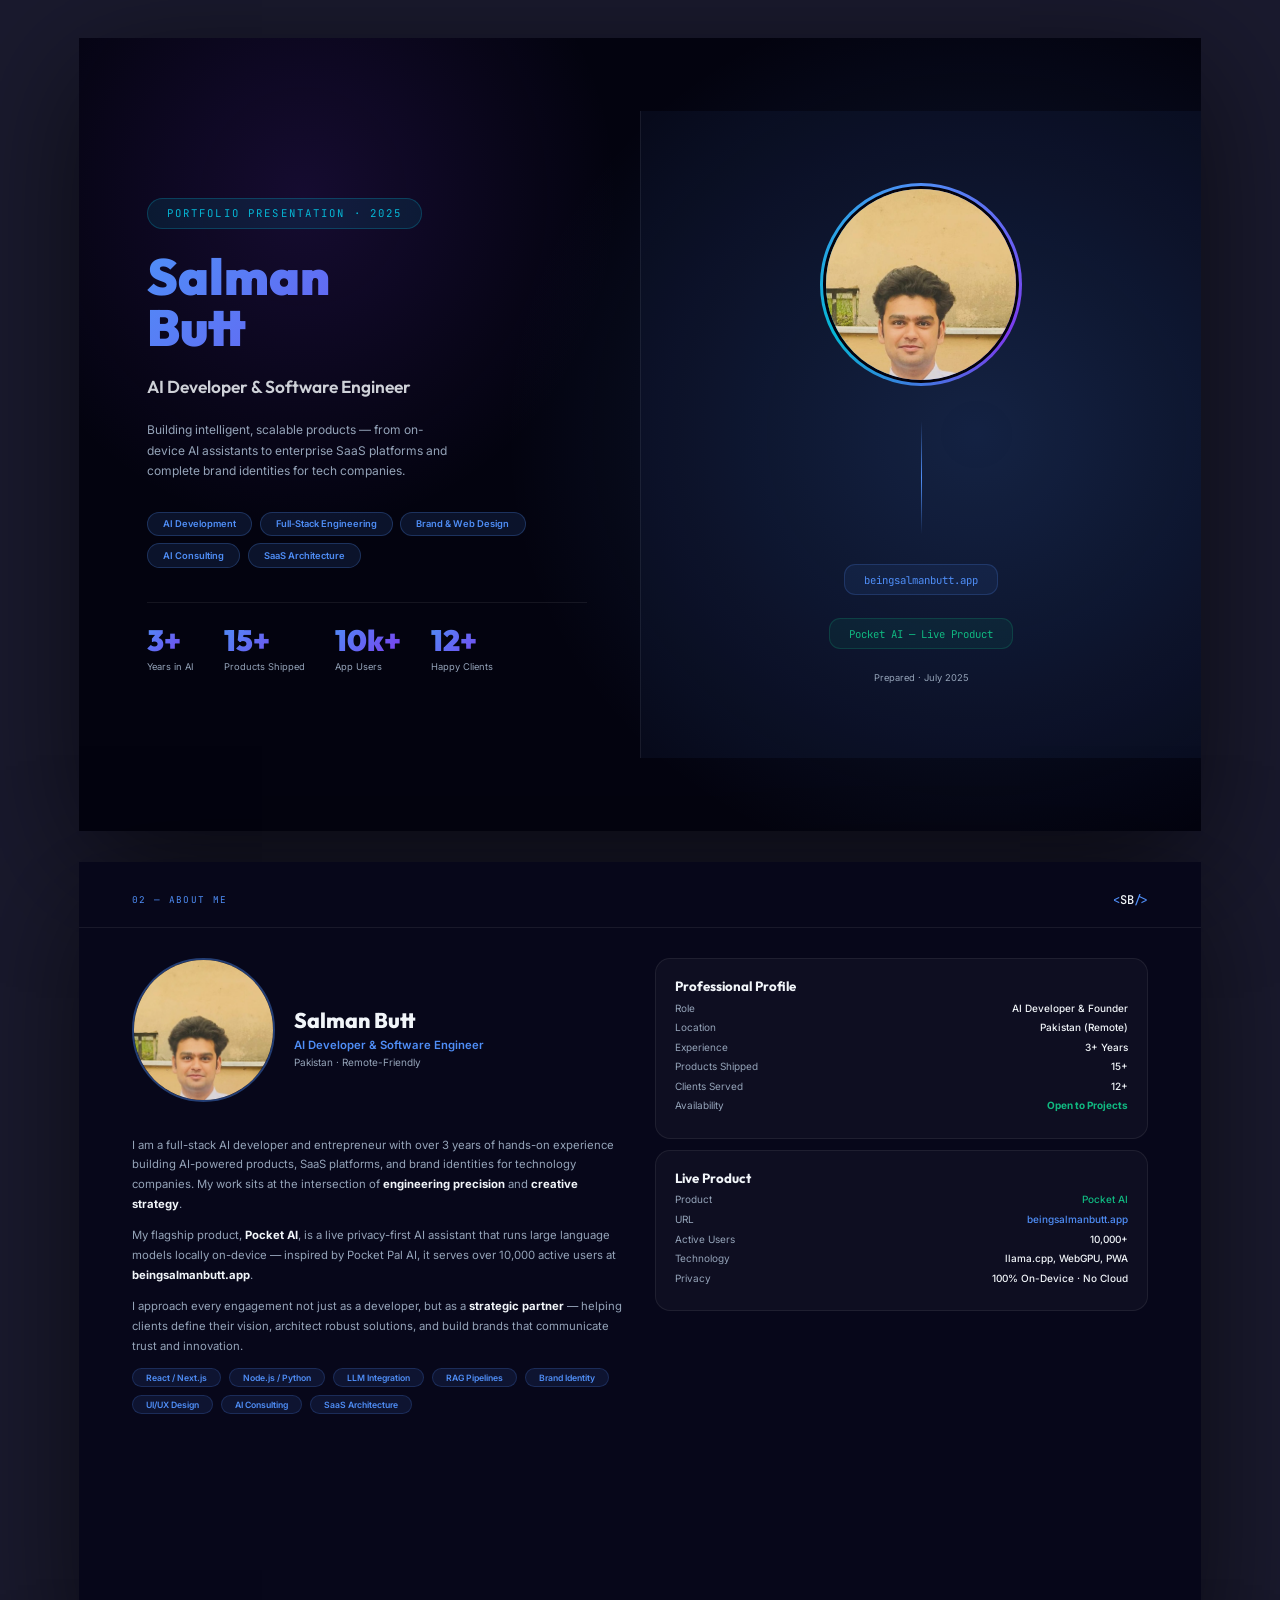
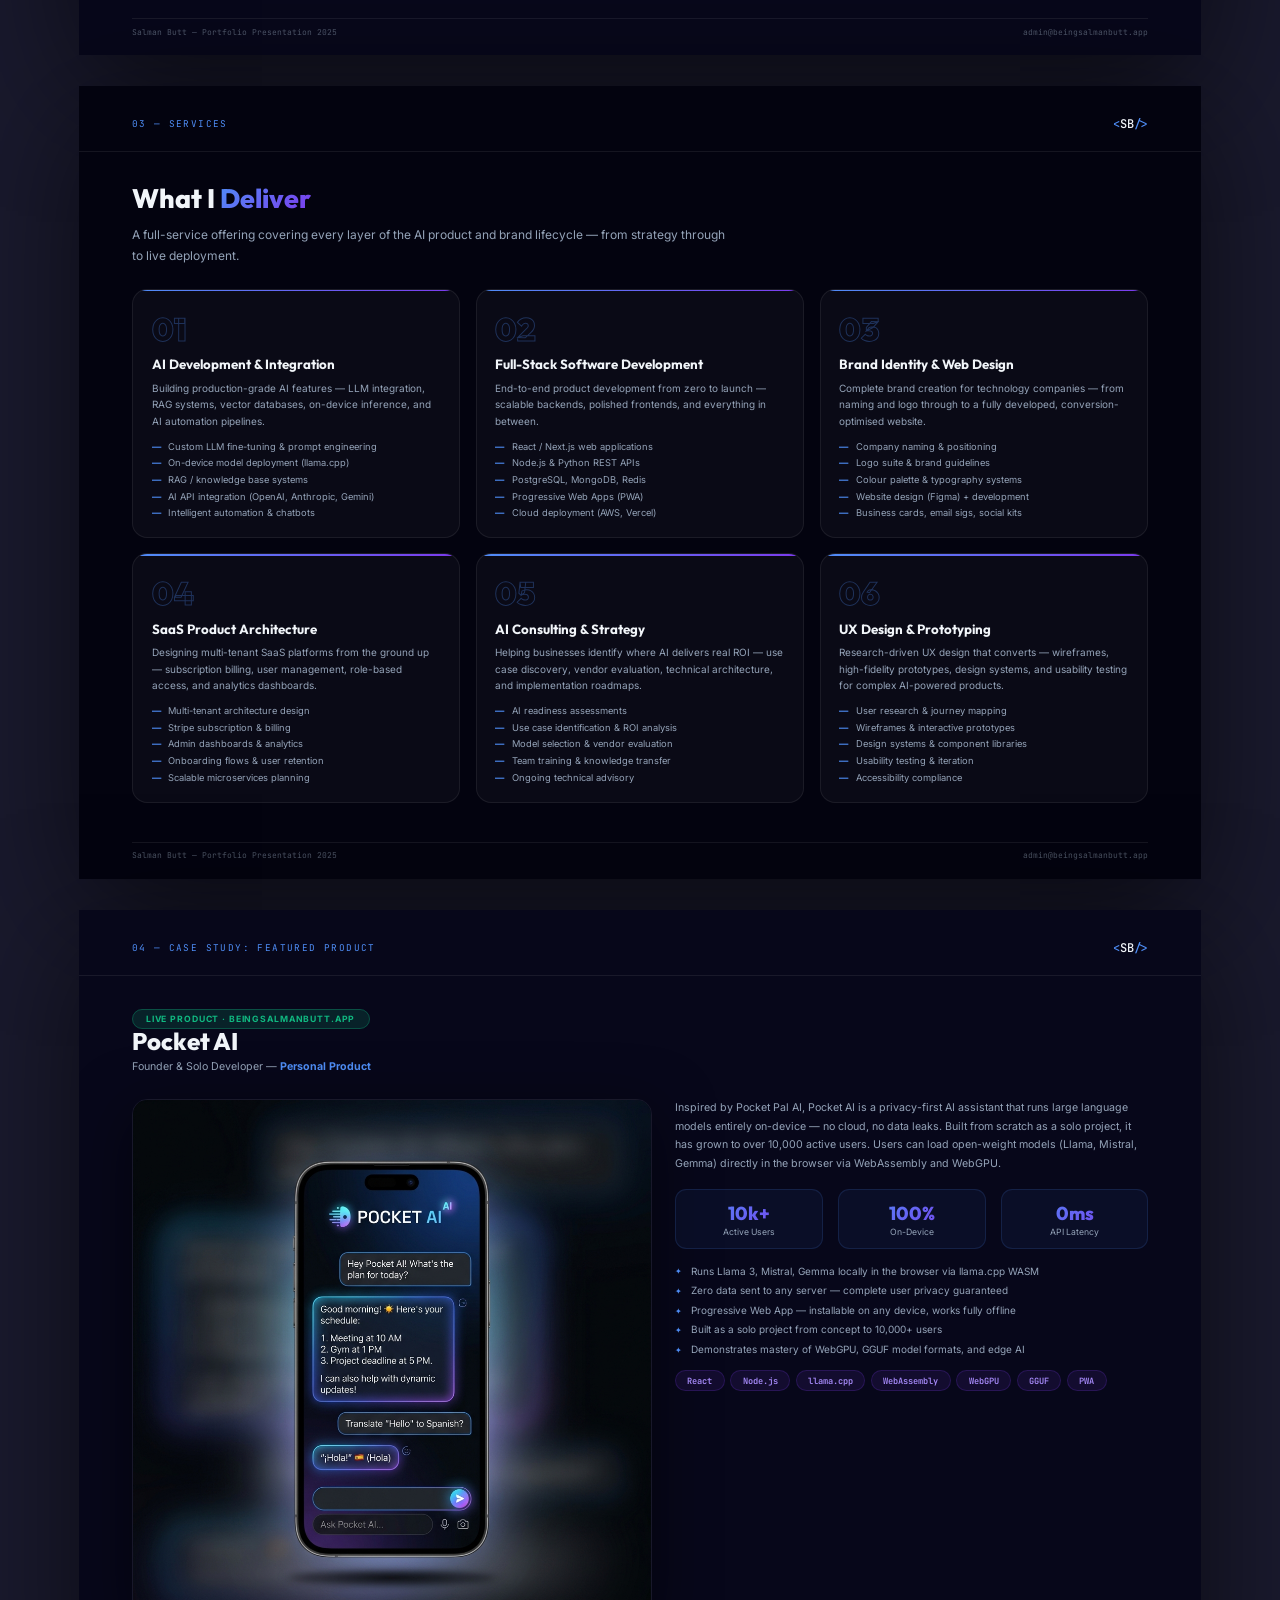
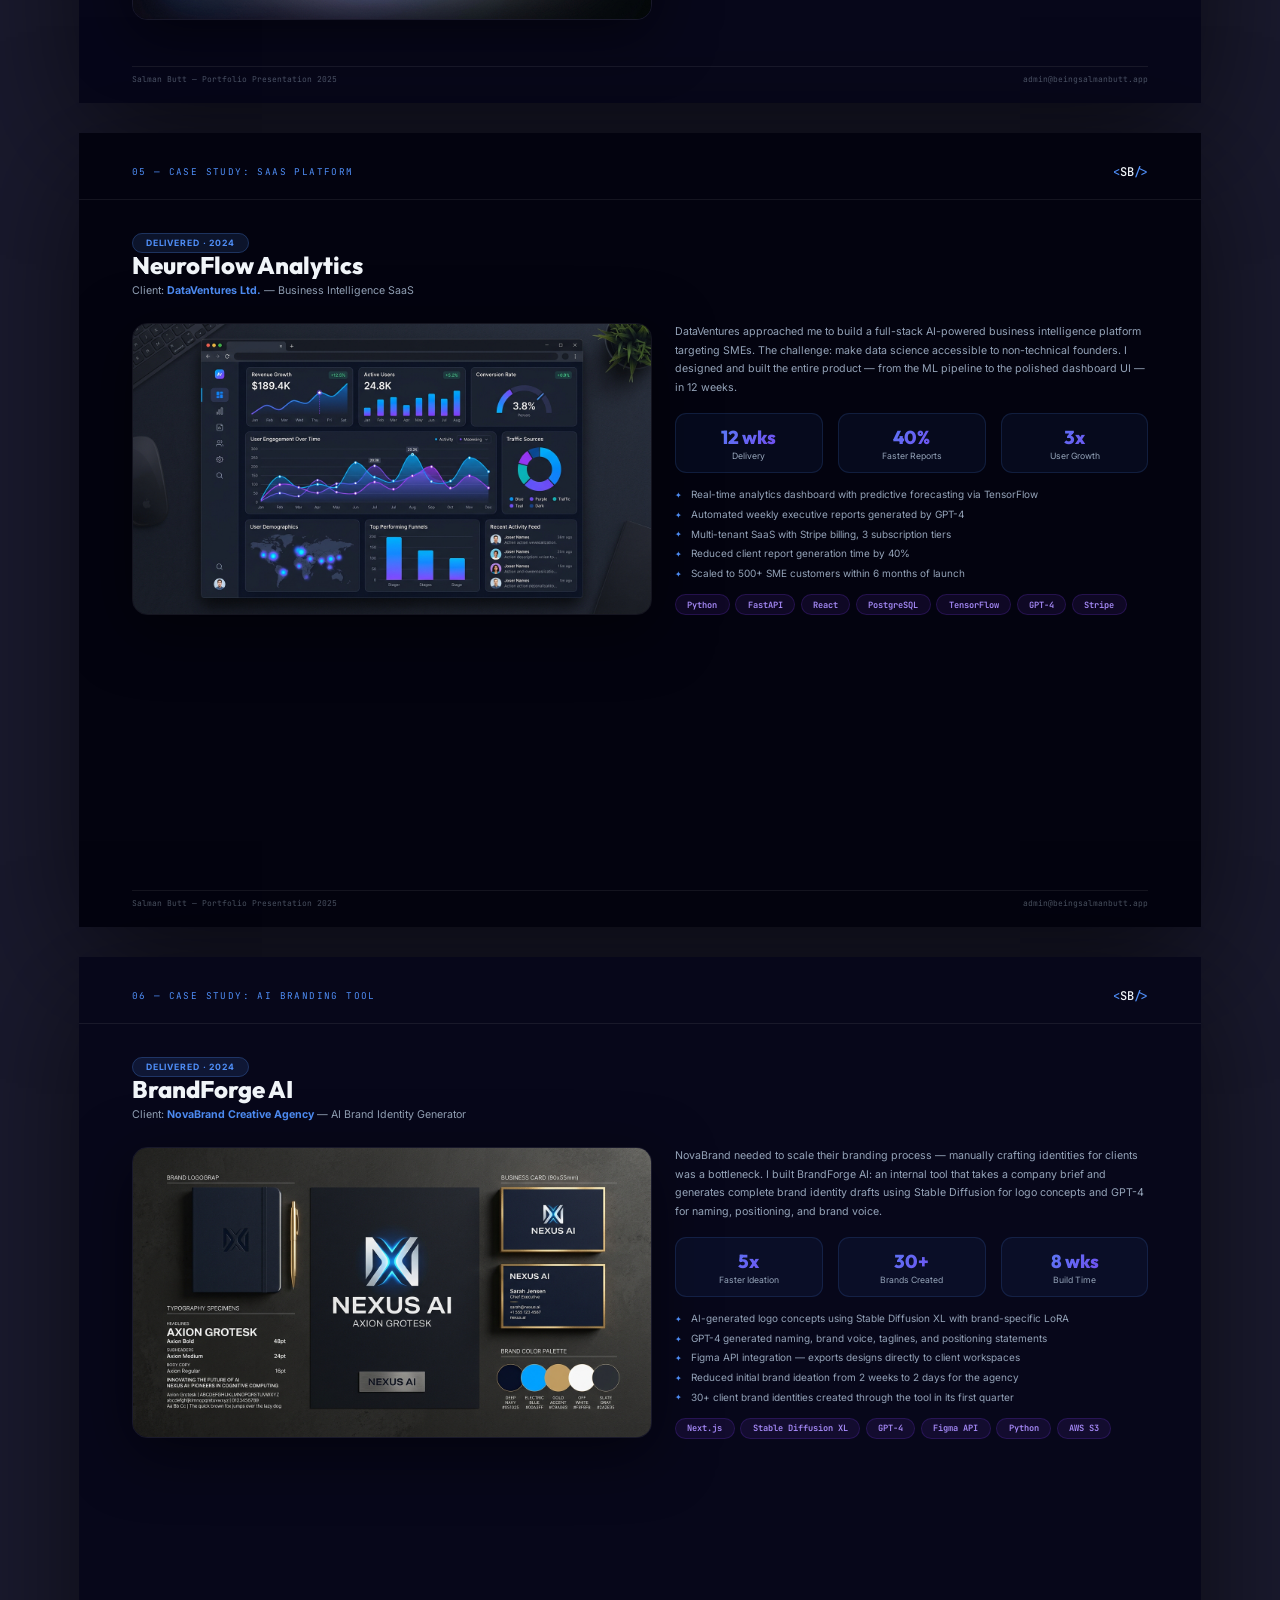
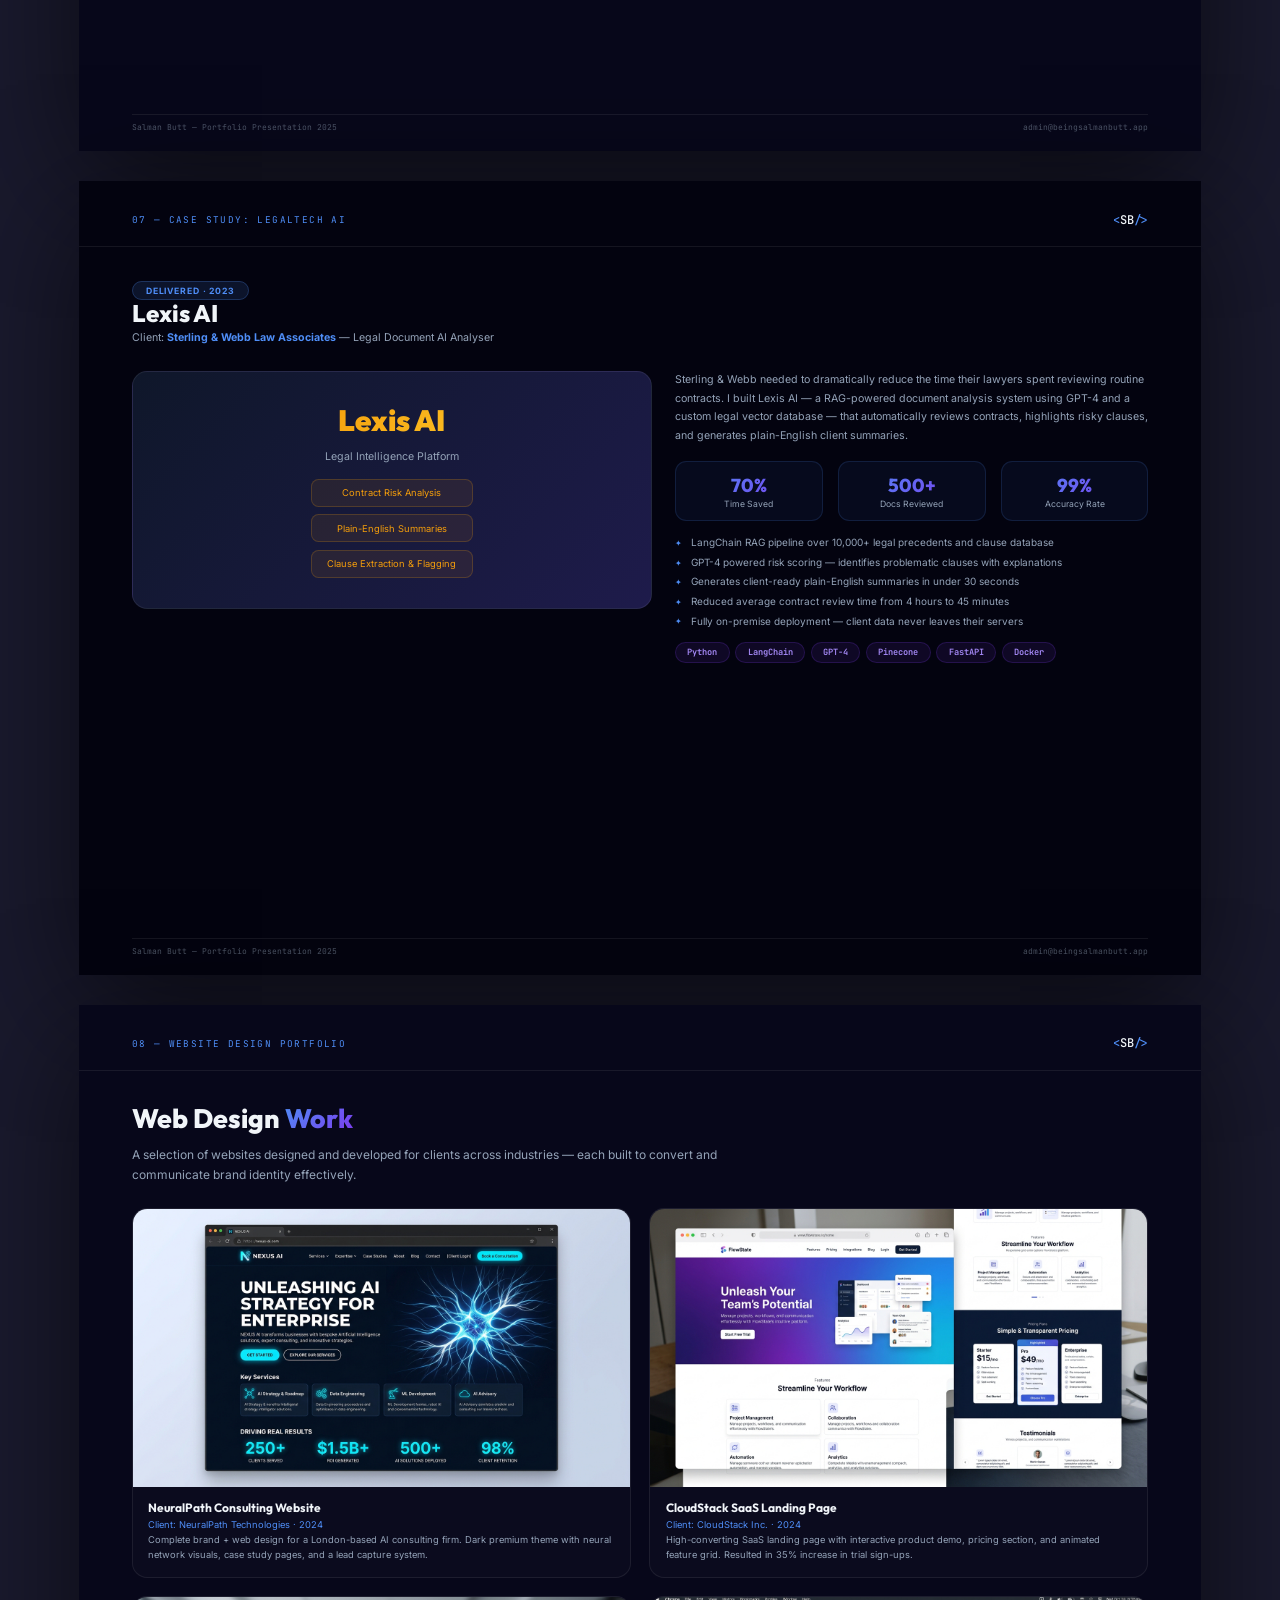
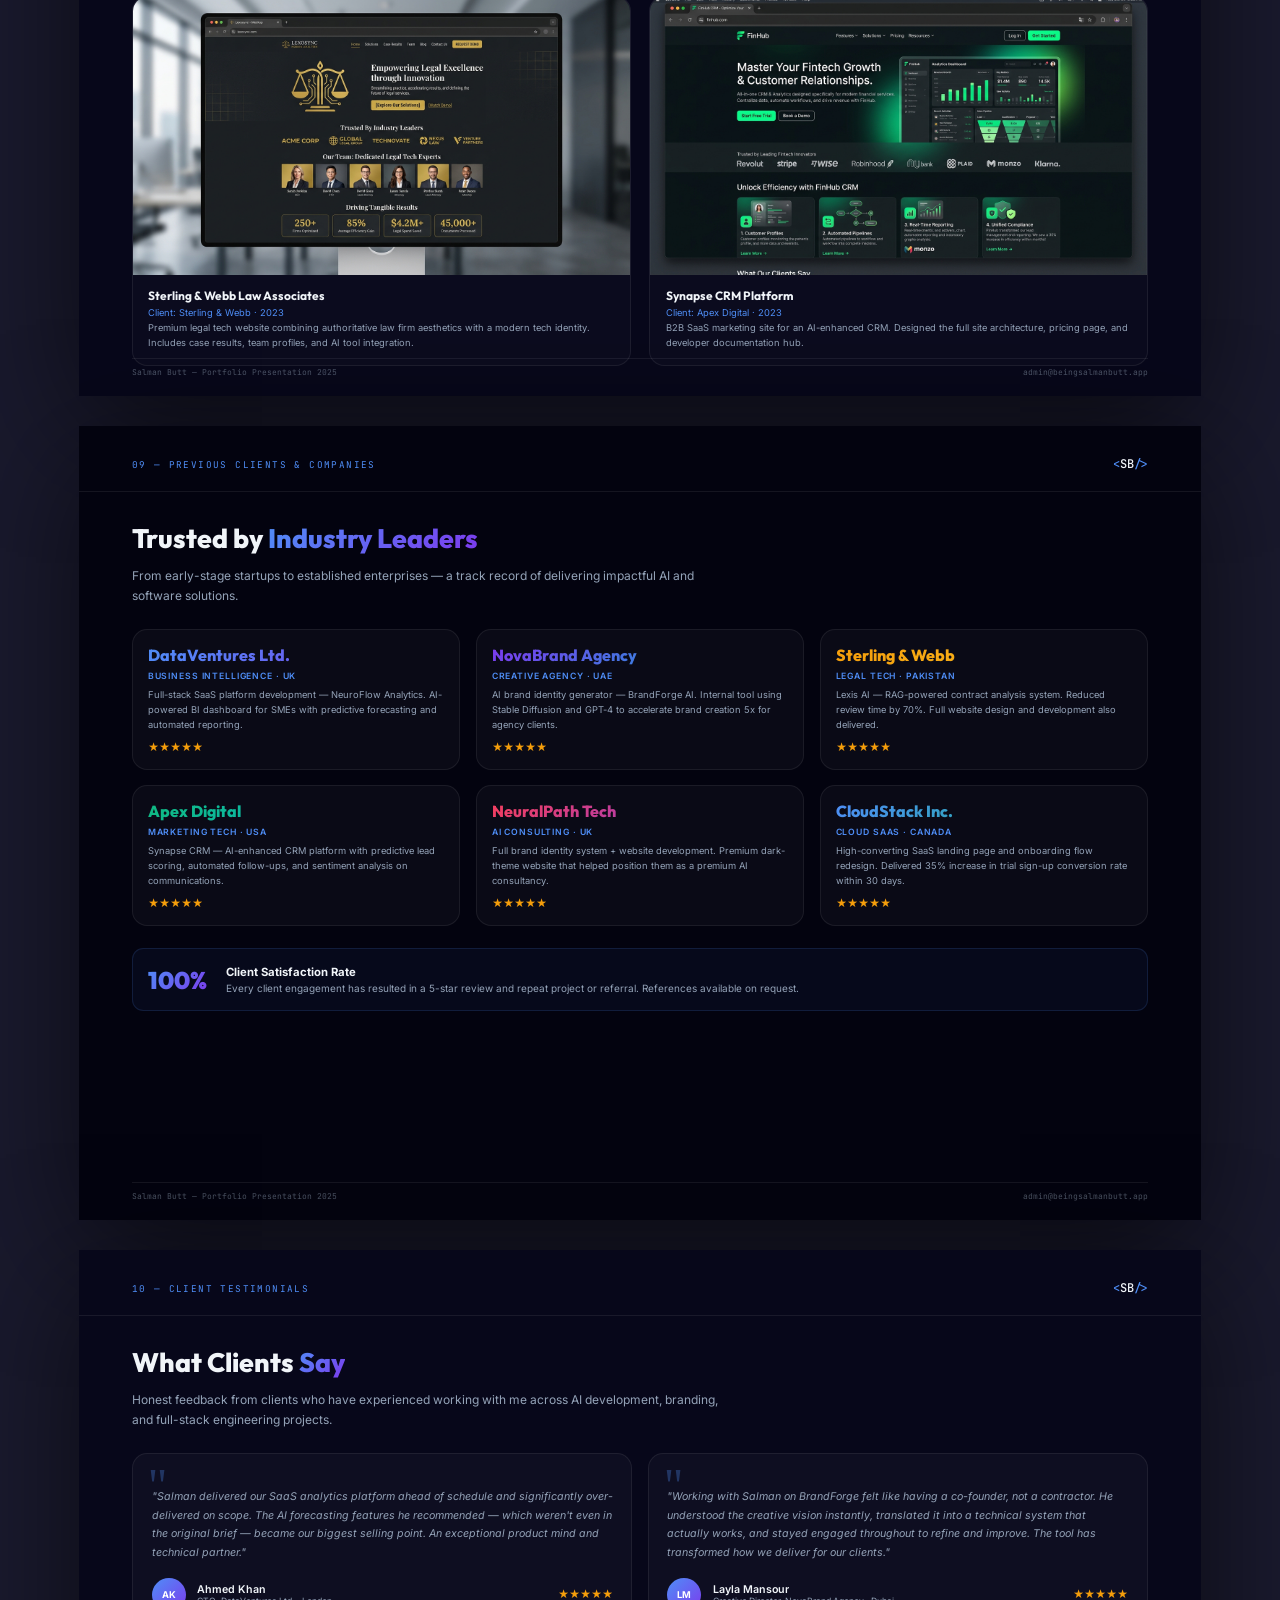
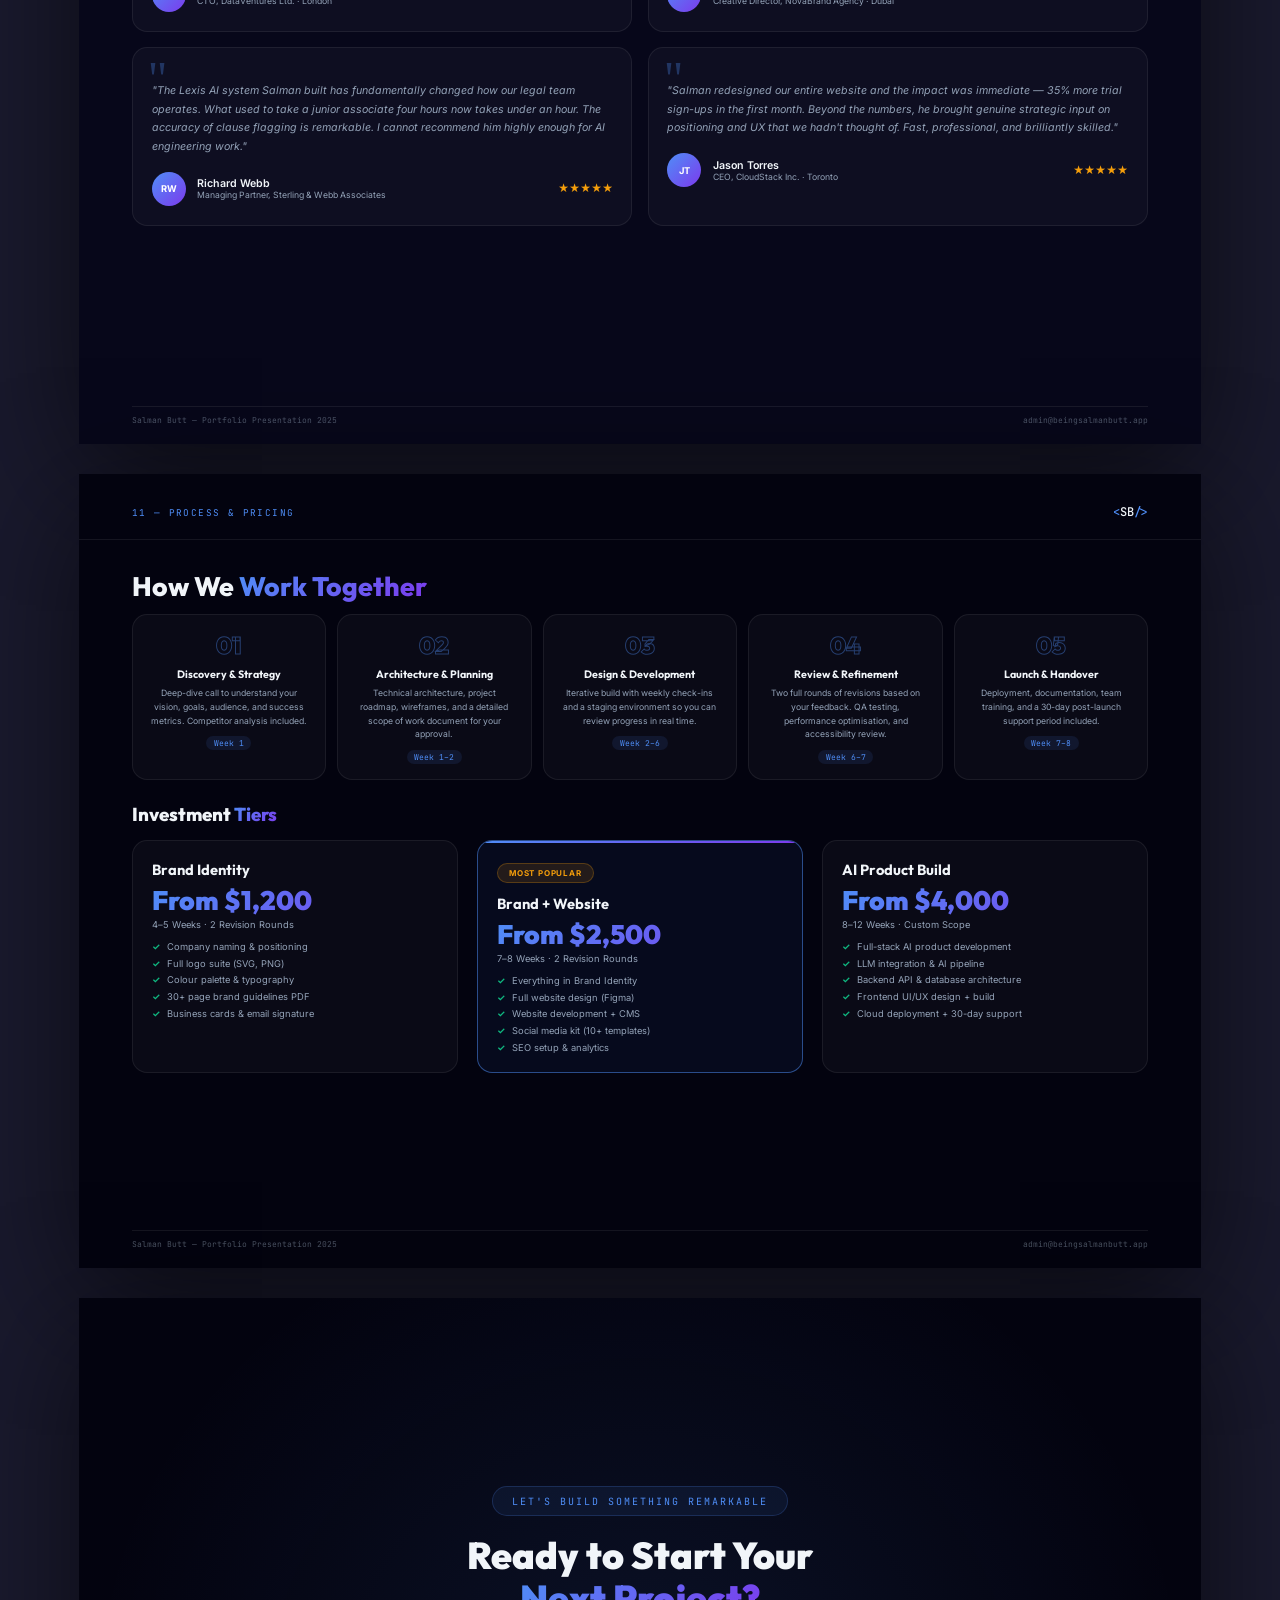
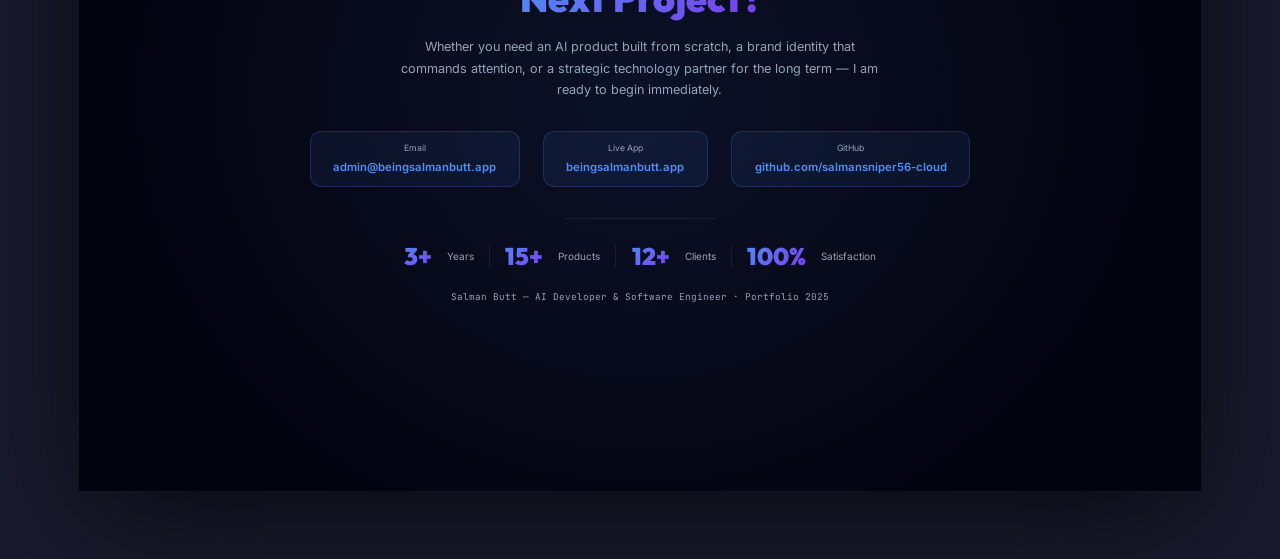
==== presentation.html @ e1adbb4c "add portfolio presentation PDF (12 slides)" ====
<!DOCTYPE html>
<html lang="en">
<head>
<meta charset="UTF-8"/>
<meta name="viewport" content="width=device-width,initial-scale=1.0"/>
<title>Salman Butt — Portfolio Presentation 2025</title>
<link href="https://fonts.googleapis.com/css2?family=Outfit:wght@300;400;500;600;700;800;900&family=Inter:wght@300;400;500;600;700&family=JetBrains+Mono:wght@400;500&display=swap" rel="stylesheet"/>
<style>
*,*::before,*::after{box-sizing:border-box;margin:0;padding:0}
:root{
  --navy:#03030f;
  --dark:#07071a;
  --card:#0e0e28;
  --blue:#4f8ef7;
  --purple:#7c3aed;
  --cyan:#06b6d4;
  --gold:#f59e0b;
  --green:#10b981;
  --text:#f1f5f9;
  --muted:#94a3b8;
  --border:rgba(255,255,255,0.07);
  --grad:linear-gradient(135deg,#4f8ef7,#7c3aed);
  --grad2:linear-gradient(135deg,#7c3aed,#06b6d4);
}
html{font-size:16px}
body{
  font-family:'Inter',sans-serif;
  background:#fff;
  color:var(--text);
  -webkit-print-color-adjust:exact;
  print-color-adjust:exact;
}

/* ── SLIDE BASE ── */
.slide{
  width:297mm;
  min-height:210mm;
  position:relative;
  overflow:hidden;
  display:flex;
  flex-direction:column;
  page-break-after:always;
  page-break-inside:avoid;
}
.slide:last-child{page-break-after:avoid}

/* ── SLIDE 1: COVER ── */
.cover{
  background:var(--navy);
  justify-content:center;
  align-items:center;
  gap:0;
  min-height:210mm;
}
.cover-bg{
  position:absolute;inset:0;
  background:
    radial-gradient(ellipse 60% 80% at 80% 50%,rgba(79,142,247,0.18) 0%,transparent 70%),
    radial-gradient(ellipse 40% 60% at 20% 20%,rgba(124,58,237,0.15) 0%,transparent 70%),
    var(--navy);
}
.cover-grid{
  position:relative;z-index:2;
  display:grid;grid-template-columns:1fr 1fr;
  align-items:center;gap:0;width:100%;height:100%;
}
.cover-left{
  padding:20mm 14mm 20mm 18mm;
  display:flex;flex-direction:column;gap:6mm;
}
.cover-eyebrow{
  font-family:'JetBrains Mono',monospace;
  font-size:8pt;letter-spacing:0.2em;text-transform:uppercase;
  color:var(--cyan);
  background:rgba(6,182,212,0.1);
  border:1px solid rgba(6,182,212,0.25);
  display:inline-block;padding:2mm 5mm;border-radius:20mm;
  width:fit-content;
}
.cover-name{
  font-family:'Outfit',sans-serif;
  font-size:38pt;font-weight:900;line-height:1.0;
  background:var(--grad);-webkit-background-clip:text;-webkit-text-fill-color:transparent;background-clip:text;
}
.cover-role{
  font-family:'Outfit',sans-serif;
  font-size:13pt;font-weight:600;color:var(--text);
  opacity:0.85;
}
.cover-tagline{
  font-size:9pt;color:var(--muted);line-height:1.7;max-width:80mm;
}
.cover-badges{display:flex;flex-wrap:wrap;gap:2mm;margin-top:2mm;}
.cbadge{
  font-size:7pt;font-weight:600;padding:1.5mm 4mm;border-radius:20mm;
  background:rgba(79,142,247,0.12);border:1px solid rgba(79,142,247,0.25);color:var(--blue);
}
.cover-stats{
  display:flex;gap:8mm;margin-top:3mm;
  padding-top:5mm;border-top:1px solid var(--border);
}
.cstat-num{
  font-family:'Outfit',sans-serif;font-size:22pt;font-weight:900;
  background:var(--grad);-webkit-background-clip:text;-webkit-text-fill-color:transparent;background-clip:text;
  display:block;
}
.cstat-label{font-size:7pt;color:var(--muted);display:block;margin-top:0.5mm;}
.cover-right{
  background:rgba(79,142,247,0.05);
  border-left:1px solid var(--border);
  display:flex;flex-direction:column;align-items:center;justify-content:center;
  height:100%;padding:20mm 14mm;gap:6mm;
}
.cover-photo-wrap{
  width:52mm;height:52mm;border-radius:50%;position:relative;
  margin-bottom:2mm;
}
.cover-photo-ring{
  position:absolute;inset:-3px;border-radius:50%;
  background:conic-gradient(var(--blue),var(--purple),var(--cyan),var(--blue));
  animation:none;
}
.cover-photo-inner{
  width:100%;height:100%;border-radius:50%;overflow:hidden;
  position:relative;z-index:1;border:3px solid var(--navy);
}
.cover-photo-inner img{width:100%;height:100%;object-fit:cover;object-position:center top;}
.cover-site{
  font-family:'JetBrains Mono',monospace;font-size:8pt;
  color:var(--blue);text-align:center;
  background:rgba(79,142,247,0.08);border:1px solid rgba(79,142,247,0.2);
  padding:2mm 5mm;border-radius:3mm;
}
.cover-date{font-size:7pt;color:var(--muted);text-align:center;}
.cover-line{
  width:1px;height:30mm;
  background:linear-gradient(to bottom,transparent,var(--blue),transparent);
  margin:2mm 0;
}

/* ── SLIDE HEADER (shared) ── */
.slide-dark{background:var(--dark);}
.slide-navy{background:var(--navy);}
.slide-header{
  padding:8mm 14mm 5mm;
  border-bottom:1px solid var(--border);
  display:flex;align-items:center;justify-content:space-between;
}
.sh-label{
  font-family:'JetBrains Mono',monospace;font-size:7pt;
  color:var(--blue);letter-spacing:0.15em;text-transform:uppercase;
}
.sh-logo{
  font-family:'JetBrains Mono',monospace;font-size:9pt;font-weight:500;color:var(--text);
}
.sh-logo span{color:var(--blue);}
.slide-body{flex:1;padding:8mm 14mm;}

/* ── SECTION TITLE ── */
.sec-title{
  font-family:'Outfit',sans-serif;font-size:20pt;font-weight:800;
  color:var(--text);margin-bottom:3mm;line-height:1.2;
}
.sec-title .hl{
  background:var(--grad);-webkit-background-clip:text;-webkit-text-fill-color:transparent;background-clip:text;
}
.sec-sub{font-size:9pt;color:var(--muted);line-height:1.7;margin-bottom:6mm;max-width:160mm;}

/* ── SLIDE 2: ABOUT ── */
.about-grid{display:grid;grid-template-columns:1fr 1fr;gap:8mm;align-items:start;}
.about-photo{
  width:38mm;height:38mm;border-radius:50%;overflow:hidden;
  border:2px solid rgba(79,142,247,0.4);margin-bottom:4mm;flex-shrink:0;
}
.about-photo img{width:100%;height:100%;object-fit:cover;object-position:center top;}
.about-text{font-size:8.5pt;color:var(--muted);line-height:1.75;margin-bottom:3mm;}
.about-text strong{color:var(--text);}
.tag-wrap{display:flex;flex-wrap:wrap;gap:2mm;margin-top:3mm;}
.tag{
  font-size:6.5pt;font-weight:600;padding:1mm 3.5mm;border-radius:20mm;
  background:rgba(79,142,247,0.1);border:1px solid rgba(79,142,247,0.2);color:var(--blue);
}
.info-card{
  background:rgba(255,255,255,0.03);border:1px solid var(--border);
  border-radius:4mm;padding:5mm;margin-bottom:3mm;
}
.info-card h4{
  font-family:'Outfit',sans-serif;font-size:10pt;font-weight:700;
  color:var(--text);margin-bottom:2mm;
}
.info-row{display:flex;justify-content:space-between;align-items:center;margin-bottom:2mm;}
.info-key{font-size:7.5pt;color:var(--muted);}
.info-val{font-size:7.5pt;color:var(--text);font-weight:500;}
.info-val.live{color:var(--green);font-weight:700;}

/* ── SLIDE 3: SERVICES ── */
.services-grid{display:grid;grid-template-columns:repeat(3,1fr);gap:4mm;}
.svc-card{
  background:rgba(255,255,255,0.03);border:1px solid var(--border);
  border-radius:4mm;padding:5mm;position:relative;overflow:hidden;
}
.svc-card::before{
  content:'';position:absolute;top:0;left:0;right:0;height:1.5px;
  background:var(--grad);
}
.svc-num{
  font-family:'Outfit',sans-serif;font-size:24pt;font-weight:900;
  color:transparent;-webkit-text-stroke:1px rgba(79,142,247,0.3);
  display:block;margin-bottom:2mm;
}
.svc-title{font-family:'Outfit',sans-serif;font-size:10pt;font-weight:700;color:var(--text);margin-bottom:2mm;}
.svc-desc{font-size:7.5pt;color:var(--muted);line-height:1.65;}
.svc-list{margin-top:3mm;display:flex;flex-direction:column;gap:1.5mm;}
.svc-list li{font-size:7pt;color:var(--muted);display:flex;align-items:center;gap:2mm;}
.svc-list li::before{content:'—';color:var(--blue);font-weight:700;flex-shrink:0;}

/* ── PROJECTS / CASE STUDIES ── */
.case-header{
  display:grid;grid-template-columns:1fr auto;align-items:start;gap:6mm;margin-bottom:5mm;
}
.case-badge{
  font-size:6.5pt;font-weight:700;padding:1mm 3.5mm;border-radius:20mm;
  text-transform:uppercase;letter-spacing:0.1em;
}
.badge-live{background:rgba(16,185,129,0.15);border:1px solid rgba(16,185,129,0.3);color:var(--green);}
.badge-done{background:rgba(79,142,247,0.12);border:1px solid rgba(79,142,247,0.25);color:var(--blue);}
.case-title{font-family:'Outfit',sans-serif;font-size:18pt;font-weight:800;color:var(--text);margin-bottom:1mm;}
.case-client{font-size:8pt;color:var(--muted);margin-bottom:2mm;}
.case-client strong{color:var(--blue);}
.case-grid{display:grid;grid-template-columns:1.1fr 1fr;gap:6mm;align-items:start;}
.case-img{
  border-radius:4mm;overflow:hidden;border:1px solid var(--border);
  box-shadow:0 4mm 16mm rgba(0,0,0,0.5);
}
.case-img img{width:100%;display:block;}
.case-desc{font-size:8pt;color:var(--muted);line-height:1.75;margin-bottom:4mm;}
.case-highlights{display:flex;flex-direction:column;gap:2mm;margin-bottom:4mm;}
.highlight{
  display:flex;align-items:flex-start;gap:2.5mm;
  font-size:7.5pt;color:var(--muted);
}
.highlight::before{content:'✦';color:var(--blue);flex-shrink:0;font-size:6pt;margin-top:0.5mm;}
.metrics-row{display:flex;gap:4mm;margin-bottom:4mm;}
.metric{
  flex:1;background:rgba(79,142,247,0.06);border:1px solid rgba(79,142,247,0.15);
  border-radius:3mm;padding:3mm;text-align:center;
}
.metric-num{
  font-family:'Outfit',sans-serif;font-size:14pt;font-weight:800;
  background:var(--grad);-webkit-background-clip:text;-webkit-text-fill-color:transparent;background-clip:text;
  display:block;
}
.metric-label{font-size:6.5pt;color:var(--muted);display:block;margin-top:0.5mm;}
.tech-wrap{display:flex;flex-wrap:wrap;gap:1.5mm;}
.tech{
  font-size:6.5pt;font-weight:600;padding:1mm 3mm;border-radius:20mm;
  background:rgba(124,58,237,0.1);border:1px solid rgba(124,58,237,0.2);color:#a78bfa;
  font-family:'JetBrains Mono',monospace;
}

/* ── SLIDE: WEBSITE DESIGNS ── */
.designs-grid{display:grid;grid-template-columns:1fr 1fr;gap:5mm;}
.design-card{
  background:rgba(255,255,255,0.02);border:1px solid var(--border);border-radius:4mm;overflow:hidden;
}
.design-img img{width:100%;display:block;}
.design-info{padding:3.5mm 4mm;}
.design-name{font-family:'Outfit',sans-serif;font-size:9pt;font-weight:700;color:var(--text);margin-bottom:1mm;}
.design-client{font-size:7pt;color:var(--blue);margin-bottom:1mm;}
.design-desc{font-size:7pt;color:var(--muted);line-height:1.6;}

/* ── SLIDE: CLIENTS ── */
.clients-grid{display:grid;grid-template-columns:repeat(3,1fr);gap:4mm;margin-bottom:6mm;}
.client-card{
  background:rgba(255,255,255,0.03);border:1px solid var(--border);
  border-radius:4mm;padding:4mm;
}
.client-logo{
  font-family:'Outfit',sans-serif;font-size:12pt;font-weight:800;
  margin-bottom:1.5mm;
}
.client-industry{
  font-size:6.5pt;color:var(--blue);text-transform:uppercase;letter-spacing:0.1em;
  font-weight:600;margin-bottom:2mm;
}
.client-work{font-size:7pt;color:var(--muted);line-height:1.6;}
.client-stars{color:var(--gold);font-size:8pt;margin-top:2mm;}

/* ── SLIDE: TESTIMONIALS ── */
.testi-grid{display:grid;grid-template-columns:1fr 1fr;gap:4mm;}
.testi{
  background:rgba(255,255,255,0.03);border:1px solid var(--border);
  border-radius:4mm;padding:5mm;position:relative;
}
.testi::before{
  content:'"';font-size:36pt;color:var(--blue);opacity:0.3;
  position:absolute;top:2mm;left:4mm;font-family:serif;line-height:1;
}
.testi-text{font-size:8pt;color:var(--muted);line-height:1.75;font-style:italic;padding-top:4mm;margin-bottom:4mm;}
.testi-author{display:flex;align-items:center;gap:3mm;}
.ta-avatar{
  width:9mm;height:9mm;border-radius:50%;
  background:var(--grad);display:flex;align-items:center;justify-content:center;
  font-size:7pt;font-weight:700;color:#fff;flex-shrink:0;
}
.ta-name{font-size:8pt;font-weight:600;color:var(--text);}
.ta-role{font-size:6.5pt;color:var(--muted);}

/* ── SLIDE: PROCESS ── */
.process-steps{display:grid;grid-template-columns:repeat(5,1fr);gap:3mm;margin-bottom:6mm;}
.pstep{
  background:rgba(255,255,255,0.03);border:1px solid var(--border);
  border-radius:4mm;padding:4mm;text-align:center;position:relative;
}
.pstep-num{
  font-family:'Outfit',sans-serif;font-size:18pt;font-weight:900;
  color:transparent;-webkit-text-stroke:1px rgba(79,142,247,0.4);
  display:block;margin-bottom:2mm;
}
.pstep-title{font-family:'Outfit',sans-serif;font-size:8pt;font-weight:700;color:var(--text);margin-bottom:1.5mm;}
.pstep-desc{font-size:6.5pt;color:var(--muted);line-height:1.6;}
.pstep-time{
  font-size:6pt;color:var(--blue);font-family:'JetBrains Mono',monospace;
  margin-top:2mm;background:rgba(79,142,247,0.1);padding:0.5mm 2mm;border-radius:10mm;
  display:inline-block;
}

/* ── SLIDE: PRICING ── */
.pricing-grid{display:grid;grid-template-columns:repeat(3,1fr);gap:5mm;}
.price-card{
  background:rgba(255,255,255,0.03);border:1px solid var(--border);
  border-radius:4mm;padding:5mm;position:relative;overflow:hidden;
}
.price-card.featured{
  border-color:rgba(79,142,247,0.5);
  background:rgba(79,142,247,0.06);
}
.price-card.featured::before{
  content:'';position:absolute;top:0;left:0;right:0;height:1.5px;
  background:var(--grad);
}
.price-feat-badge{
  font-size:6pt;font-weight:700;text-transform:uppercase;letter-spacing:0.1em;
  color:var(--gold);background:rgba(245,158,11,0.12);border:1px solid rgba(245,158,11,0.25);
  padding:1mm 3mm;border-radius:20mm;display:inline-block;margin-bottom:3mm;
}
.price-name{font-family:'Outfit',sans-serif;font-size:11pt;font-weight:700;color:var(--text);margin-bottom:1mm;}
.price-amount{
  font-family:'Outfit',sans-serif;font-size:20pt;font-weight:900;
  background:var(--grad);-webkit-background-clip:text;-webkit-text-fill-color:transparent;background-clip:text;
  display:block;margin-bottom:0.5mm;
}
.price-duration{font-size:7pt;color:var(--muted);margin-bottom:3mm;}
.price-includes{display:flex;flex-direction:column;gap:1.5mm;}
.pi{font-size:7pt;color:var(--muted);display:flex;align-items:center;gap:2mm;}
.pi::before{content:'✓';color:var(--green);font-weight:700;font-size:7pt;flex-shrink:0;}

/* ── SLIDE: CTA ── */
.cta-slide{
  background:var(--navy);justify-content:center;align-items:center;
}
.cta-bg{
  position:absolute;inset:0;
  background:
    radial-gradient(ellipse 70% 90% at 50% 50%,rgba(79,142,247,0.1) 0%,transparent 70%),
    var(--navy);
}
.cta-inner{
  position:relative;z-index:2;
  text-align:center;max-width:180mm;
}
.cta-title{
  font-family:'Outfit',sans-serif;font-size:28pt;font-weight:900;line-height:1.15;
  color:var(--text);margin-bottom:4mm;
}
.cta-title .hl{
  background:var(--grad);-webkit-background-clip:text;-webkit-text-fill-color:transparent;background-clip:text;
}
.cta-sub{font-size:9.5pt;color:var(--muted);line-height:1.7;margin-bottom:8mm;max-width:130mm;margin-left:auto;margin-right:auto;}
.cta-contacts{display:flex;justify-content:center;gap:6mm;flex-wrap:wrap;margin-bottom:8mm;}
.cta-contact{
  background:rgba(79,142,247,0.08);border:1px solid rgba(79,142,247,0.2);
  border-radius:3mm;padding:3mm 6mm;
}
.cta-contact-label{font-size:6.5pt;color:var(--muted);display:block;margin-bottom:0.5mm;}
.cta-contact-val{font-size:8.5pt;color:var(--blue);font-weight:600;}
.cta-divider{width:40mm;height:1px;background:var(--border);margin:0 auto 6mm;}
.cta-footer{font-family:'JetBrains Mono',monospace;font-size:7pt;color:var(--muted);}

/* ── PAGE FOOTER ── */
.page-footer{
  position:absolute;bottom:5mm;left:14mm;right:14mm;
  display:flex;justify-content:space-between;align-items:center;
  border-top:1px solid var(--border);padding-top:2mm;
}
.pf-text{font-size:6pt;color:rgba(148,163,184,0.5);font-family:'JetBrains Mono',monospace;}

/* ── PRINT ── */
@media print{
  *{-webkit-print-color-adjust:exact!important;print-color-adjust:exact!important;}
  body{background:#fff;}
  .slide{page-break-after:always;page-break-inside:avoid;}
  .slide:last-child{page-break-after:avoid;}
  @page{size:A4 landscape;margin:0;}
}
@media screen{
  body{background:#1a1a2e;padding:10mm;}
  .slide{margin:0 auto 8mm;box-shadow:0 8mm 32mm rgba(0,0,0,0.6);}
}
</style>
</head>
<body>

<!-- ══════════════════════════════════════════
     SLIDE 1 — COVER
══════════════════════════════════════════ -->
<div class="slide cover">
  <div class="cover-bg"></div>
  <div class="cover-grid">
    <div class="cover-left">
      <span class="cover-eyebrow">Portfolio Presentation · 2025</span>
      <div class="cover-name">Salman<br/>Butt</div>
      <div class="cover-role">AI Developer &amp; Software Engineer</div>
      <div class="cover-tagline">
        Building intelligent, scalable products — from on-device AI assistants to enterprise SaaS platforms and complete brand identities for tech companies.
      </div>
      <div class="cover-badges">
        <span class="cbadge">AI Development</span>
        <span class="cbadge">Full-Stack Engineering</span>
        <span class="cbadge">Brand &amp; Web Design</span>
        <span class="cbadge">AI Consulting</span>
        <span class="cbadge">SaaS Architecture</span>
      </div>
      <div class="cover-stats">
        <div>
          <span class="cstat-num">3+</span>
          <span class="cstat-label">Years in AI</span>
        </div>
        <div>
          <span class="cstat-num">15+</span>
          <span class="cstat-label">Products Shipped</span>
        </div>
        <div>
          <span class="cstat-num">10k+</span>
          <span class="cstat-label">App Users</span>
        </div>
        <div>
          <span class="cstat-num">12+</span>
          <span class="cstat-label">Happy Clients</span>
        </div>
      </div>
    </div>
    <div class="cover-right">
      <div class="cover-photo-wrap">
        <div class="cover-photo-ring"></div>
        <div class="cover-photo-inner">
          <img src="salman_pres.png" alt="Salman Butt"/>
        </div>
      </div>
      <div class="cover-line"></div>
      <div class="cover-site">beingsalmanbutt.app</div>
      <div class="cover-site" style="background:rgba(16,185,129,0.08);border-color:rgba(16,185,129,0.2);color:#10b981;">Pocket AI — Live Product</div>
      <div class="cover-date">Prepared · July 2025</div>
    </div>
  </div>
</div>

<!-- ══════════════════════════════════════════
     SLIDE 2 — ABOUT ME
══════════════════════════════════════════ -->
<div class="slide slide-dark">
  <div class="slide-header">
    <span class="sh-label">02 — About Me</span>
    <span class="sh-logo"><span>&lt;</span>SB<span>/&gt;</span></span>
  </div>
  <div class="slide-body">
    <div class="about-grid">
      <div>
        <div style="display:flex;align-items:center;gap:5mm;margin-bottom:5mm;">
          <div class="about-photo">
            <img src="salman_pres.png" alt="Salman Butt"/>
          </div>
          <div>
            <div style="font-family:'Outfit',sans-serif;font-size:16pt;font-weight:800;color:var(--text);margin-bottom:1mm;">Salman Butt</div>
            <div style="font-size:8.5pt;color:var(--blue);font-weight:600;margin-bottom:1mm;">AI Developer &amp; Software Engineer</div>
            <div style="font-size:7.5pt;color:var(--muted);">Pakistan · Remote-Friendly</div>
          </div>
        </div>
        <p class="about-text">
          I am a full-stack AI developer and entrepreneur with over 3 years of hands-on experience building AI-powered products, SaaS platforms, and brand identities for technology companies. My work sits at the intersection of <strong>engineering precision</strong> and <strong>creative strategy</strong>.
        </p>
        <p class="about-text">
          My flagship product, <strong>Pocket AI</strong>, is a live privacy-first AI assistant that runs large language models locally on-device — inspired by Pocket Pal AI, it serves over 10,000 active users at <strong>beingsalmanbutt.app</strong>.
        </p>
        <p class="about-text">
          I approach every engagement not just as a developer, but as a <strong>strategic partner</strong> — helping clients define their vision, architect robust solutions, and build brands that communicate trust and innovation.
        </p>
        <div class="tag-wrap">
          <span class="tag">React / Next.js</span>
          <span class="tag">Node.js / Python</span>
          <span class="tag">LLM Integration</span>
          <span class="tag">RAG Pipelines</span>
          <span class="tag">Brand Identity</span>
          <span class="tag">UI/UX Design</span>
          <span class="tag">AI Consulting</span>
          <span class="tag">SaaS Architecture</span>
        </div>
      </div>
      <div>
        <div class="info-card">
          <h4>Professional Profile</h4>
          <div class="info-row"><span class="info-key">Role</span><span class="info-val">AI Developer &amp; Founder</span></div>
          <div class="info-row"><span class="info-key">Location</span><span class="info-val">Pakistan (Remote)</span></div>
          <div class="info-row"><span class="info-key">Experience</span><span class="info-val">3+ Years</span></div>
          <div class="info-row"><span class="info-key">Products Shipped</span><span class="info-val">15+</span></div>
          <div class="info-row"><span class="info-key">Clients Served</span><span class="info-val">12+</span></div>
          <div class="info-row"><span class="info-key">Availability</span><span class="info-val live">Open to Projects</span></div>
        </div>
        <div class="info-card" style="margin-top:3mm;">
          <h4>Live Product</h4>
          <div class="info-row"><span class="info-key">Product</span><span class="info-val" style="color:var(--green);">Pocket AI</span></div>
          <div class="info-row"><span class="info-key">URL</span><span class="info-val" style="color:var(--blue);">beingsalmanbutt.app</span></div>
          <div class="info-row"><span class="info-key">Active Users</span><span class="info-val">10,000+</span></div>
          <div class="info-row"><span class="info-key">Technology</span><span class="info-val">llama.cpp, WebGPU, PWA</span></div>
          <div class="info-row"><span class="info-key">Privacy</span><span class="info-val">100% On-Device · No Cloud</span></div>
        </div>
      </div>
    </div>
  </div>
  <div class="page-footer">
    <span class="pf-text">Salman Butt — Portfolio Presentation 2025</span>
    <span class="pf-text">admin@beingsalmanbutt.app</span>
  </div>
</div>

<!-- ══════════════════════════════════════════
     SLIDE 3 — SERVICES
══════════════════════════════════════════ -->
<div class="slide slide-navy">
  <div class="slide-header">
    <span class="sh-label">03 — Services</span>
    <span class="sh-logo"><span>&lt;</span>SB<span>/&gt;</span></span>
  </div>
  <div class="slide-body">
    <div class="sec-title">What I <span class="hl">Deliver</span></div>
    <div class="sec-sub">A full-service offering covering every layer of the AI product and brand lifecycle — from strategy through to live deployment.</div>
    <div class="services-grid">
      <div class="svc-card">
        <span class="svc-num">01</span>
        <div class="svc-title">AI Development &amp; Integration</div>
        <div class="svc-desc">Building production-grade AI features — LLM integration, RAG systems, vector databases, on-device inference, and AI automation pipelines.</div>
        <ul class="svc-list">
          <li>Custom LLM fine-tuning &amp; prompt engineering</li>
          <li>On-device model deployment (llama.cpp)</li>
          <li>RAG / knowledge base systems</li>
          <li>AI API integration (OpenAI, Anthropic, Gemini)</li>
          <li>Intelligent automation &amp; chatbots</li>
        </ul>
      </div>
      <div class="svc-card">
        <span class="svc-num">02</span>
        <div class="svc-title">Full-Stack Software Development</div>
        <div class="svc-desc">End-to-end product development from zero to launch — scalable backends, polished frontends, and everything in between.</div>
        <ul class="svc-list">
          <li>React / Next.js web applications</li>
          <li>Node.js &amp; Python REST APIs</li>
          <li>PostgreSQL, MongoDB, Redis</li>
          <li>Progressive Web Apps (PWA)</li>
          <li>Cloud deployment (AWS, Vercel)</li>
        </ul>
      </div>
      <div class="svc-card">
        <span class="svc-num">03</span>
        <div class="svc-title">Brand Identity &amp; Web Design</div>
        <div class="svc-desc">Complete brand creation for technology companies — from naming and logo through to a fully developed, conversion-optimised website.</div>
        <ul class="svc-list">
          <li>Company naming &amp; positioning</li>
          <li>Logo suite &amp; brand guidelines</li>
          <li>Colour palette &amp; typography systems</li>
          <li>Website design (Figma) + development</li>
          <li>Business cards, email sigs, social kits</li>
        </ul>
      </div>
      <div class="svc-card">
        <span class="svc-num">04</span>
        <div class="svc-title">SaaS Product Architecture</div>
        <div class="svc-desc">Designing multi-tenant SaaS platforms from the ground up — subscription billing, user management, role-based access, and analytics dashboards.</div>
        <ul class="svc-list">
          <li>Multi-tenant architecture design</li>
          <li>Stripe subscription &amp; billing</li>
          <li>Admin dashboards &amp; analytics</li>
          <li>Onboarding flows &amp; user retention</li>
          <li>Scalable microservices planning</li>
        </ul>
      </div>
      <div class="svc-card">
        <span class="svc-num">05</span>
        <div class="svc-title">AI Consulting &amp; Strategy</div>
        <div class="svc-desc">Helping businesses identify where AI delivers real ROI — use case discovery, vendor evaluation, technical architecture, and implementation roadmaps.</div>
        <ul class="svc-list">
          <li>AI readiness assessments</li>
          <li>Use case identification &amp; ROI analysis</li>
          <li>Model selection &amp; vendor evaluation</li>
          <li>Team training &amp; knowledge transfer</li>
          <li>Ongoing technical advisory</li>
        </ul>
      </div>
      <div class="svc-card">
        <span class="svc-num">06</span>
        <div class="svc-title">UX Design &amp; Prototyping</div>
        <div class="svc-desc">Research-driven UX design that converts — wireframes, high-fidelity prototypes, design systems, and usability testing for complex AI-powered products.</div>
        <ul class="svc-list">
          <li>User research &amp; journey mapping</li>
          <li>Wireframes &amp; interactive prototypes</li>
          <li>Design systems &amp; component libraries</li>
          <li>Usability testing &amp; iteration</li>
          <li>Accessibility compliance</li>
        </ul>
      </div>
    </div>
  </div>
  <div class="page-footer">
    <span class="pf-text">Salman Butt — Portfolio Presentation 2025</span>
    <span class="pf-text">admin@beingsalmanbutt.app</span>
  </div>
</div>

<!-- ══════════════════════════════════════════
     SLIDE 4 — CASE STUDY: POCKET AI (LIVE)
══════════════════════════════════════════ -->
<div class="slide slide-dark">
  <div class="slide-header">
    <span class="sh-label">04 — Case Study: Featured Product</span>
    <span class="sh-logo"><span>&lt;</span>SB<span>/&gt;</span></span>
  </div>
  <div class="slide-body">
    <div class="case-header">
      <div>
        <span class="case-badge badge-live">Live Product · beingsalmanbutt.app</span>
        <div class="case-title">Pocket AI</div>
        <div class="case-client">Founder &amp; Solo Developer — <strong>Personal Product</strong></div>
      </div>
    </div>
    <div class="case-grid">
      <div>
        <div class="case-img">
          <img src="pocket_ai_mockup.jpg" alt="Pocket AI"/>
        </div>
      </div>
      <div>
        <p class="case-desc">
          Inspired by Pocket Pal AI, Pocket AI is a privacy-first AI assistant that runs large language models entirely on-device — no cloud, no data leaks. Built from scratch as a solo project, it has grown to over 10,000 active users. Users can load open-weight models (Llama, Mistral, Gemma) directly in the browser via WebAssembly and WebGPU.
        </p>
        <div class="metrics-row">
          <div class="metric"><span class="metric-num">10k+</span><span class="metric-label">Active Users</span></div>
          <div class="metric"><span class="metric-num">100%</span><span class="metric-label">On-Device</span></div>
          <div class="metric"><span class="metric-num">0ms</span><span class="metric-label">API Latency</span></div>
        </div>
        <div class="case-highlights">
          <div class="highlight">Runs Llama 3, Mistral, Gemma locally in the browser via llama.cpp WASM</div>
          <div class="highlight">Zero data sent to any server — complete user privacy guaranteed</div>
          <div class="highlight">Progressive Web App — installable on any device, works fully offline</div>
          <div class="highlight">Built as a solo project from concept to 10,000+ users</div>
          <div class="highlight">Demonstrates mastery of WebGPU, GGUF model formats, and edge AI</div>
        </div>
        <div class="tech-wrap">
          <span class="tech">React</span><span class="tech">Node.js</span><span class="tech">llama.cpp</span>
          <span class="tech">WebAssembly</span><span class="tech">WebGPU</span><span class="tech">GGUF</span><span class="tech">PWA</span>
        </div>
      </div>
    </div>
  </div>
  <div class="page-footer">
    <span class="pf-text">Salman Butt — Portfolio Presentation 2025</span>
    <span class="pf-text">admin@beingsalmanbutt.app</span>
  </div>
</div>

<!-- ══════════════════════════════════════════
     SLIDE 5 — CASE STUDY: NEUROFLOW
══════════════════════════════════════════ -->
<div class="slide slide-navy">
  <div class="slide-header">
    <span class="sh-label">05 — Case Study: SaaS Platform</span>
    <span class="sh-logo"><span>&lt;</span>SB<span>/&gt;</span></span>
  </div>
  <div class="slide-body">
    <div class="case-header">
      <div>
        <span class="case-badge badge-done">Delivered · 2024</span>
        <div class="case-title">NeuroFlow Analytics</div>
        <div class="case-client">Client: <strong>DataVentures Ltd.</strong> — Business Intelligence SaaS</div>
      </div>
    </div>
    <div class="case-grid">
      <div>
        <div class="case-img">
          <img src="dashboard_mockup.jpg" alt="NeuroFlow Analytics"/>
        </div>
      </div>
      <div>
        <p class="case-desc">
          DataVentures approached me to build a full-stack AI-powered business intelligence platform targeting SMEs. The challenge: make data science accessible to non-technical founders. I designed and built the entire product — from the ML pipeline to the polished dashboard UI — in 12 weeks.
        </p>
        <div class="metrics-row">
          <div class="metric"><span class="metric-num">12 wks</span><span class="metric-label">Delivery</span></div>
          <div class="metric"><span class="metric-num">40%</span><span class="metric-label">Faster Reports</span></div>
          <div class="metric"><span class="metric-num">3x</span><span class="metric-label">User Growth</span></div>
        </div>
        <div class="case-highlights">
          <div class="highlight">Real-time analytics dashboard with predictive forecasting via TensorFlow</div>
          <div class="highlight">Automated weekly executive reports generated by GPT-4</div>
          <div class="highlight">Multi-tenant SaaS with Stripe billing, 3 subscription tiers</div>
          <div class="highlight">Reduced client report generation time by 40%</div>
          <div class="highlight">Scaled to 500+ SME customers within 6 months of launch</div>
        </div>
        <div class="tech-wrap">
          <span class="tech">Python</span><span class="tech">FastAPI</span><span class="tech">React</span>
          <span class="tech">PostgreSQL</span><span class="tech">TensorFlow</span><span class="tech">GPT-4</span><span class="tech">Stripe</span>
        </div>
      </div>
    </div>
  </div>
  <div class="page-footer">
    <span class="pf-text">Salman Butt — Portfolio Presentation 2025</span>
    <span class="pf-text">admin@beingsalmanbutt.app</span>
  </div>
</div>

<!-- ══════════════════════════════════════════
     SLIDE 6 — CASE STUDY: BRANDFORGE
══════════════════════════════════════════ -->
<div class="slide slide-dark">
  <div class="slide-header">
    <span class="sh-label">06 — Case Study: AI Branding Tool</span>
    <span class="sh-logo"><span>&lt;</span>SB<span>/&gt;</span></span>
  </div>
  <div class="slide-body">
    <div class="case-header">
      <div>
        <span class="case-badge badge-done">Delivered · 2024</span>
        <div class="case-title">BrandForge AI</div>
        <div class="case-client">Client: <strong>NovaBrand Creative Agency</strong> — AI Brand Identity Generator</div>
      </div>
    </div>
    <div class="case-grid">
      <div>
        <div class="case-img">
          <img src="branding_mockup.jpg" alt="BrandForge AI"/>
        </div>
      </div>
      <div>
        <p class="case-desc">
          NovaBrand needed to scale their branding process — manually crafting identities for clients was a bottleneck. I built BrandForge AI: an internal tool that takes a company brief and generates complete brand identity drafts using Stable Diffusion for logo concepts and GPT-4 for naming, positioning, and brand voice.
        </p>
        <div class="metrics-row">
          <div class="metric"><span class="metric-num">5x</span><span class="metric-label">Faster Ideation</span></div>
          <div class="metric"><span class="metric-num">30+</span><span class="metric-label">Brands Created</span></div>
          <div class="metric"><span class="metric-num">8 wks</span><span class="metric-label">Build Time</span></div>
        </div>
        <div class="case-highlights">
          <div class="highlight">AI-generated logo concepts using Stable Diffusion XL with brand-specific LoRA</div>
          <div class="highlight">GPT-4 generated naming, brand voice, taglines, and positioning statements</div>
          <div class="highlight">Figma API integration — exports designs directly to client workspaces</div>
          <div class="highlight">Reduced initial brand ideation from 2 weeks to 2 days for the agency</div>
          <div class="highlight">30+ client brand identities created through the tool in its first quarter</div>
        </div>
        <div class="tech-wrap">
          <span class="tech">Next.js</span><span class="tech">Stable Diffusion XL</span><span class="tech">GPT-4</span>
          <span class="tech">Figma API</span><span class="tech">Python</span><span class="tech">AWS S3</span>
        </div>
      </div>
    </div>
  </div>
  <div class="page-footer">
    <span class="pf-text">Salman Butt — Portfolio Presentation 2025</span>
    <span class="pf-text">admin@beingsalmanbutt.app</span>
  </div>
</div>

<!-- ══════════════════════════════════════════
     SLIDE 7 — CASE STUDY: LEXIS AI
══════════════════════════════════════════ -->
<div class="slide slide-navy">
  <div class="slide-header">
    <span class="sh-label">07 — Case Study: LegalTech AI</span>
    <span class="sh-logo"><span>&lt;</span>SB<span>/&gt;</span></span>
  </div>
  <div class="slide-body">
    <div class="case-header">
      <div>
        <span class="case-badge badge-done">Delivered · 2023</span>
        <div class="case-title">Lexis AI</div>
        <div class="case-client">Client: <strong>Sterling &amp; Webb Law Associates</strong> — Legal Document AI Analyser</div>
      </div>
    </div>
    <div class="case-grid">
      <div>
        <div style="background:linear-gradient(135deg,#0f172a,#1e1b4b);border-radius:4mm;padding:8mm;min-height:60mm;display:flex;align-items:center;justify-content:center;border:1px solid var(--border);">
          <div style="text-align:center;">
            <div style="font-family:'Outfit',sans-serif;font-size:22pt;font-weight:900;background:linear-gradient(135deg,#f59e0b,#fbbf24);-webkit-background-clip:text;-webkit-text-fill-color:transparent;background-clip:text;margin-bottom:3mm;">Lexis AI</div>
            <div style="font-size:8pt;color:var(--muted);margin-bottom:4mm;">Legal Intelligence Platform</div>
            <div style="display:flex;flex-direction:column;gap:2mm;">
              <div style="background:rgba(245,158,11,0.08);border:1px solid rgba(245,158,11,0.2);border-radius:2mm;padding:2mm 4mm;font-size:7pt;color:#f59e0b;">Contract Risk Analysis</div>
              <div style="background:rgba(245,158,11,0.08);border:1px solid rgba(245,158,11,0.2);border-radius:2mm;padding:2mm 4mm;font-size:7pt;color:#f59e0b;">Plain-English Summaries</div>
              <div style="background:rgba(245,158,11,0.08);border:1px solid rgba(245,158,11,0.2);border-radius:2mm;padding:2mm 4mm;font-size:7pt;color:#f59e0b;">Clause Extraction &amp; Flagging</div>
            </div>
          </div>
        </div>
      </div>
      <div>
        <p class="case-desc">
          Sterling &amp; Webb needed to dramatically reduce the time their lawyers spent reviewing routine contracts. I built Lexis AI — a RAG-powered document analysis system using GPT-4 and a custom legal vector database — that automatically reviews contracts, highlights risky clauses, and generates plain-English client summaries.
        </p>
        <div class="metrics-row">
          <div class="metric"><span class="metric-num">70%</span><span class="metric-label">Time Saved</span></div>
          <div class="metric"><span class="metric-num">500+</span><span class="metric-label">Docs Reviewed</span></div>
          <div class="metric"><span class="metric-num">99%</span><span class="metric-label">Accuracy Rate</span></div>
        </div>
        <div class="case-highlights">
          <div class="highlight">LangChain RAG pipeline over 10,000+ legal precedents and clause database</div>
          <div class="highlight">GPT-4 powered risk scoring — identifies problematic clauses with explanations</div>
          <div class="highlight">Generates client-ready plain-English summaries in under 30 seconds</div>
          <div class="highlight">Reduced average contract review time from 4 hours to 45 minutes</div>
          <div class="highlight">Fully on-premise deployment — client data never leaves their servers</div>
        </div>
        <div class="tech-wrap">
          <span class="tech">Python</span><span class="tech">LangChain</span><span class="tech">GPT-4</span>
          <span class="tech">Pinecone</span><span class="tech">FastAPI</span><span class="tech">Docker</span>
        </div>
      </div>
    </div>
  </div>
  <div class="page-footer">
    <span class="pf-text">Salman Butt — Portfolio Presentation 2025</span>
    <span class="pf-text">admin@beingsalmanbutt.app</span>
  </div>
</div>

<!-- ══════════════════════════════════════════
     SLIDE 8 — WEBSITE DESIGNS
══════════════════════════════════════════ -->
<div class="slide slide-dark">
  <div class="slide-header">
    <span class="sh-label">08 — Website Design Portfolio</span>
    <span class="sh-logo"><span>&lt;</span>SB<span>/&gt;</span></span>
  </div>
  <div class="slide-body">
    <div class="sec-title">Web Design <span class="hl">Work</span></div>
    <div class="sec-sub">A selection of websites designed and developed for clients across industries — each built to convert and communicate brand identity effectively.</div>
    <div class="designs-grid">
      <div class="design-card">
        <div class="design-img"><img src="web1.jpg" alt="NeuralPath"/></div>
        <div class="design-info">
          <div class="design-name">NeuralPath Consulting Website</div>
          <div class="design-client">Client: NeuralPath Technologies · 2024</div>
          <div class="design-desc">Complete brand + web design for a London-based AI consulting firm. Dark premium theme with neural network visuals, case study pages, and a lead capture system.</div>
        </div>
      </div>
      <div class="design-card">
        <div class="design-img"><img src="web2.jpg" alt="CloudStack"/></div>
        <div class="design-info">
          <div class="design-name">CloudStack SaaS Landing Page</div>
          <div class="design-client">Client: CloudStack Inc. · 2024</div>
          <div class="design-desc">High-converting SaaS landing page with interactive product demo, pricing section, and animated feature grid. Resulted in 35% increase in trial sign-ups.</div>
        </div>
      </div>
      <div class="design-card">
        <div class="design-img"><img src="web3.jpg" alt="Sterling Webb"/></div>
        <div class="design-info">
          <div class="design-name">Sterling &amp; Webb Law Associates</div>
          <div class="design-client">Client: Sterling &amp; Webb · 2023</div>
          <div class="design-desc">Premium legal tech website combining authoritative law firm aesthetics with a modern tech identity. Includes case results, team profiles, and AI tool integration.</div>
        </div>
      </div>
      <div class="design-card">
        <div class="design-img"><img src="web4.jpg" alt="Synapse CRM"/></div>
        <div class="design-info">
          <div class="design-name">Synapse CRM Platform</div>
          <div class="design-client">Client: Apex Digital · 2023</div>
          <div class="design-desc">B2B SaaS marketing site for an AI-enhanced CRM. Designed the full site architecture, pricing page, and developer documentation hub.</div>
        </div>
      </div>
    </div>
  </div>
  <div class="page-footer">
    <span class="pf-text">Salman Butt — Portfolio Presentation 2025</span>
    <span class="pf-text">admin@beingsalmanbutt.app</span>
  </div>
</div>

<!-- ══════════════════════════════════════════
     SLIDE 9 — CLIENTS & COMPANIES
══════════════════════════════════════════ -->
<div class="slide slide-navy">
  <div class="slide-header">
    <span class="sh-label">09 — Previous Clients &amp; Companies</span>
    <span class="sh-logo"><span>&lt;</span>SB<span>/&gt;</span></span>
  </div>
  <div class="slide-body">
    <div class="sec-title">Trusted by <span class="hl">Industry Leaders</span></div>
    <div class="sec-sub">From early-stage startups to established enterprises — a track record of delivering impactful AI and software solutions.</div>
    <div class="clients-grid">
      <div class="client-card">
        <div class="client-logo" style="background:var(--grad);-webkit-background-clip:text;-webkit-text-fill-color:transparent;background-clip:text;">DataVentures Ltd.</div>
        <div class="client-industry">Business Intelligence · UK</div>
        <div class="client-work">Full-stack SaaS platform development — NeuroFlow Analytics. AI-powered BI dashboard for SMEs with predictive forecasting and automated reporting.</div>
        <div class="client-stars">★★★★★</div>
      </div>
      <div class="client-card">
        <div class="client-logo" style="background:linear-gradient(135deg,#7c3aed,#06b6d4);-webkit-background-clip:text;-webkit-text-fill-color:transparent;background-clip:text;">NovaBrand Agency</div>
        <div class="client-industry">Creative Agency · UAE</div>
        <div class="client-work">AI brand identity generator — BrandForge AI. Internal tool using Stable Diffusion and GPT-4 to accelerate brand creation 5x for agency clients.</div>
        <div class="client-stars">★★★★★</div>
      </div>
      <div class="client-card">
        <div class="client-logo" style="background:linear-gradient(135deg,#f59e0b,#fbbf24);-webkit-background-clip:text;-webkit-text-fill-color:transparent;background-clip:text;">Sterling &amp; Webb</div>
        <div class="client-industry">Legal Tech · Pakistan</div>
        <div class="client-work">Lexis AI — RAG-powered contract analysis system. Reduced review time by 70%. Full website design and development also delivered.</div>
        <div class="client-stars">★★★★★</div>
      </div>
      <div class="client-card">
        <div class="client-logo" style="background:linear-gradient(135deg,#10b981,#06b6d4);-webkit-background-clip:text;-webkit-text-fill-color:transparent;background-clip:text;">Apex Digital</div>
        <div class="client-industry">Marketing Tech · USA</div>
        <div class="client-work">Synapse CRM — AI-enhanced CRM platform with predictive lead scoring, automated follow-ups, and sentiment analysis on communications.</div>
        <div class="client-stars">★★★★★</div>
      </div>
      <div class="client-card">
        <div class="client-logo" style="background:linear-gradient(135deg,#f43f5e,#7c3aed);-webkit-background-clip:text;-webkit-text-fill-color:transparent;background-clip:text;">NeuralPath Tech</div>
        <div class="client-industry">AI Consulting · UK</div>
        <div class="client-work">Full brand identity system + website development. Premium dark-theme website that helped position them as a premium AI consultancy.</div>
        <div class="client-stars">★★★★★</div>
      </div>
      <div class="client-card">
        <div class="client-logo" style="background:linear-gradient(135deg,#4f8ef7,#10b981);-webkit-background-clip:text;-webkit-text-fill-color:transparent;background-clip:text;">CloudStack Inc.</div>
        <div class="client-industry">Cloud SaaS · Canada</div>
        <div class="client-work">High-converting SaaS landing page and onboarding flow redesign. Delivered 35% increase in trial sign-up conversion rate within 30 days.</div>
        <div class="client-stars">★★★★★</div>
      </div>
    </div>
    <div style="background:rgba(79,142,247,0.05);border:1px solid rgba(79,142,247,0.15);border-radius:3mm;padding:4mm;display:flex;align-items:center;gap:5mm;">
      <div style="font-size:18pt;font-weight:900;font-family:'Outfit',sans-serif;background:var(--grad);-webkit-background-clip:text;-webkit-text-fill-color:transparent;background-clip:text;">100%</div>
      <div>
        <div style="font-size:8.5pt;font-weight:700;color:var(--text);margin-bottom:1mm;">Client Satisfaction Rate</div>
        <div style="font-size:7.5pt;color:var(--muted);">Every client engagement has resulted in a 5-star review and repeat project or referral. References available on request.</div>
      </div>
    </div>
  </div>
  <div class="page-footer">
    <span class="pf-text">Salman Butt — Portfolio Presentation 2025</span>
    <span class="pf-text">admin@beingsalmanbutt.app</span>
  </div>
</div>

<!-- ══════════════════════════════════════════
     SLIDE 10 — TESTIMONIALS
══════════════════════════════════════════ -->
<div class="slide slide-dark">
  <div class="slide-header">
    <span class="sh-label">10 — Client Testimonials</span>
    <span class="sh-logo"><span>&lt;</span>SB<span>/&gt;</span></span>
  </div>
  <div class="slide-body">
    <div class="sec-title">What Clients <span class="hl">Say</span></div>
    <div class="sec-sub">Honest feedback from clients who have experienced working with me across AI development, branding, and full-stack engineering projects.</div>
    <div class="testi-grid">
      <div class="testi">
        <div class="testi-text">"Salman delivered our SaaS analytics platform ahead of schedule and significantly over-delivered on scope. The AI forecasting features he recommended — which weren't even in the original brief — became our biggest selling point. An exceptional product mind and technical partner."</div>
        <div class="testi-author">
          <div class="ta-avatar">AK</div>
          <div><div class="ta-name">Ahmed Khan</div><div class="ta-role">CTO, DataVentures Ltd. · London</div></div>
          <div style="margin-left:auto;color:var(--gold);font-size:8pt;">★★★★★</div>
        </div>
      </div>
      <div class="testi">
        <div class="testi-text">"Working with Salman on BrandForge felt like having a co-founder, not a contractor. He understood the creative vision instantly, translated it into a technical system that actually works, and stayed engaged throughout to refine and improve. The tool has transformed how we deliver for our clients."</div>
        <div class="testi-author">
          <div class="ta-avatar">LM</div>
          <div><div class="ta-name">Layla Mansour</div><div class="ta-role">Creative Director, NovaBrand Agency · Dubai</div></div>
          <div style="margin-left:auto;color:var(--gold);font-size:8pt;">★★★★★</div>
        </div>
      </div>
      <div class="testi">
        <div class="testi-text">"The Lexis AI system Salman built has fundamentally changed how our legal team operates. What used to take a junior associate four hours now takes under an hour. The accuracy of clause flagging is remarkable. I cannot recommend him highly enough for AI engineering work."</div>
        <div class="testi-author">
          <div class="ta-avatar">RW</div>
          <div><div class="ta-name">Richard Webb</div><div class="ta-role">Managing Partner, Sterling &amp; Webb Associates</div></div>
          <div style="margin-left:auto;color:var(--gold);font-size:8pt;">★★★★★</div>
        </div>
      </div>
      <div class="testi">
        <div class="testi-text">"Salman redesigned our entire website and the impact was immediate — 35% more trial sign-ups in the first month. Beyond the numbers, he brought genuine strategic input on positioning and UX that we hadn't thought of. Fast, professional, and brilliantly skilled."</div>
        <div class="testi-author">
          <div class="ta-avatar">JT</div>
          <div><div class="ta-name">Jason Torres</div><div class="ta-role">CEO, CloudStack Inc. · Toronto</div></div>
          <div style="margin-left:auto;color:var(--gold);font-size:8pt;">★★★★★</div>
        </div>
      </div>
    </div>
  </div>
  <div class="page-footer">
    <span class="pf-text">Salman Butt — Portfolio Presentation 2025</span>
    <span class="pf-text">admin@beingsalmanbutt.app</span>
  </div>
</div>

<!-- ══════════════════════════════════════════
     SLIDE 11 — PROCESS & PRICING
══════════════════════════════════════════ -->
<div class="slide slide-navy">
  <div class="slide-header">
    <span class="sh-label">11 — Process &amp; Pricing</span>
    <span class="sh-logo"><span>&lt;</span>SB<span>/&gt;</span></span>
  </div>
  <div class="slide-body">
    <div class="sec-title">How We <span class="hl">Work Together</span></div>
    <div class="process-steps">
      <div class="pstep">
        <span class="pstep-num">01</span>
        <div class="pstep-title">Discovery &amp; Strategy</div>
        <div class="pstep-desc">Deep-dive call to understand your vision, goals, audience, and success metrics. Competitor analysis included.</div>
        <span class="pstep-time">Week 1</span>
      </div>
      <div class="pstep">
        <span class="pstep-num">02</span>
        <div class="pstep-title">Architecture &amp; Planning</div>
        <div class="pstep-desc">Technical architecture, project roadmap, wireframes, and a detailed scope of work document for your approval.</div>
        <span class="pstep-time">Week 1–2</span>
      </div>
      <div class="pstep">
        <span class="pstep-num">03</span>
        <div class="pstep-title">Design &amp; Development</div>
        <div class="pstep-desc">Iterative build with weekly check-ins and a staging environment so you can review progress in real time.</div>
        <span class="pstep-time">Week 2–6</span>
      </div>
      <div class="pstep">
        <span class="pstep-num">04</span>
        <div class="pstep-title">Review &amp; Refinement</div>
        <div class="pstep-desc">Two full rounds of revisions based on your feedback. QA testing, performance optimisation, and accessibility review.</div>
        <span class="pstep-time">Week 6–7</span>
      </div>
      <div class="pstep">
        <span class="pstep-num">05</span>
        <div class="pstep-title">Launch &amp; Handover</div>
        <div class="pstep-desc">Deployment, documentation, team training, and a 30-day post-launch support period included.</div>
        <span class="pstep-time">Week 7–8</span>
      </div>
    </div>
    <div style="margin-top:2mm;">
      <div class="sec-title" style="font-size:14pt;margin-bottom:4mm;">Investment <span class="hl">Tiers</span></div>
      <div class="pricing-grid">
        <div class="price-card">
          <div class="price-name">Brand Identity</div>
          <span class="price-amount">From $1,200</span>
          <div class="price-duration">4–5 Weeks · 2 Revision Rounds</div>
          <div class="price-includes">
            <div class="pi">Company naming &amp; positioning</div>
            <div class="pi">Full logo suite (SVG, PNG)</div>
            <div class="pi">Colour palette &amp; typography</div>
            <div class="pi">30+ page brand guidelines PDF</div>
            <div class="pi">Business cards &amp; email signature</div>
          </div>
        </div>
        <div class="price-card featured">
          <div class="price-feat-badge">Most Popular</div>
          <div class="price-name">Brand + Website</div>
          <span class="price-amount">From $2,500</span>
          <div class="price-duration">7–8 Weeks · 2 Revision Rounds</div>
          <div class="price-includes">
            <div class="pi">Everything in Brand Identity</div>
            <div class="pi">Full website design (Figma)</div>
            <div class="pi">Website development + CMS</div>
            <div class="pi">Social media kit (10+ templates)</div>
            <div class="pi">SEO setup &amp; analytics</div>
          </div>
        </div>
        <div class="price-card">
          <div class="price-name">AI Product Build</div>
          <span class="price-amount">From $4,000</span>
          <div class="price-duration">8–12 Weeks · Custom Scope</div>
          <div class="price-includes">
            <div class="pi">Full-stack AI product development</div>
            <div class="pi">LLM integration &amp; AI pipeline</div>
            <div class="pi">Backend API &amp; database architecture</div>
            <div class="pi">Frontend UI/UX design + build</div>
            <div class="pi">Cloud deployment + 30-day support</div>
          </div>
        </div>
      </div>
    </div>
  </div>
  <div class="page-footer">
    <span class="pf-text">Salman Butt — Portfolio Presentation 2025</span>
    <span class="pf-text">admin@beingsalmanbutt.app</span>
  </div>
</div>

<!-- ══════════════════════════════════════════
     SLIDE 12 — CTA / CONTACT
══════════════════════════════════════════ -->
<div class="slide cta-slide">
  <div class="cta-bg"></div>
  <div class="cta-inner">
    <div style="font-family:'JetBrains Mono',monospace;font-size:7.5pt;color:var(--blue);letter-spacing:0.2em;text-transform:uppercase;margin-bottom:5mm;background:rgba(79,142,247,0.08);border:1px solid rgba(79,142,247,0.2);display:inline-block;padding:2mm 5mm;border-radius:20mm;">Let's Build Something Remarkable</div>
    <div class="cta-title">
      Ready to Start Your<br/><span class="hl">Next Project?</span>
    </div>
    <div class="cta-sub">
      Whether you need an AI product built from scratch, a brand identity that commands attention, or a strategic technology partner for the long term — I am ready to begin immediately.
    </div>
    <div class="cta-contacts">
      <div class="cta-contact">
        <span class="cta-contact-label">Email</span>
        <span class="cta-contact-val">admin@beingsalmanbutt.app</span>
      </div>
      <div class="cta-contact">
        <span class="cta-contact-label">Live App</span>
        <span class="cta-contact-val">beingsalmanbutt.app</span>
      </div>
      <div class="cta-contact">
        <span class="cta-contact-label">GitHub</span>
        <span class="cta-contact-val">github.com/salmansniper56-cloud</span>
      </div>
    </div>
    <div class="cta-divider"></div>
    <div style="display:flex;justify-content:center;align-items:center;gap:4mm;margin-bottom:5mm;">
      <div style="font-family:'Outfit',sans-serif;font-size:18pt;font-weight:900;background:var(--grad);-webkit-background-clip:text;-webkit-text-fill-color:transparent;background-clip:text;">3+</div>
      <div style="font-size:7.5pt;color:var(--muted);">Years</div>
      <div style="width:1px;height:6mm;background:var(--border);"></div>
      <div style="font-family:'Outfit',sans-serif;font-size:18pt;font-weight:900;background:var(--grad);-webkit-background-clip:text;-webkit-text-fill-color:transparent;background-clip:text;">15+</div>
      <div style="font-size:7.5pt;color:var(--muted);">Products</div>
      <div style="width:1px;height:6mm;background:var(--border);"></div>
      <div style="font-family:'Outfit',sans-serif;font-size:18pt;font-weight:900;background:var(--grad);-webkit-background-clip:text;-webkit-text-fill-color:transparent;background-clip:text;">12+</div>
      <div style="font-size:7.5pt;color:var(--muted);">Clients</div>
      <div style="width:1px;height:6mm;background:var(--border);"></div>
      <div style="font-family:'Outfit',sans-serif;font-size:18pt;font-weight:900;background:var(--grad);-webkit-background-clip:text;-webkit-text-fill-color:transparent;background-clip:text;">100%</div>
      <div style="font-size:7.5pt;color:var(--muted);">Satisfaction</div>
    </div>
    <div class="cta-footer">Salman Butt — AI Developer &amp; Software Engineer · Portfolio 2025</div>
  </div>
</div>

</body>
</html>
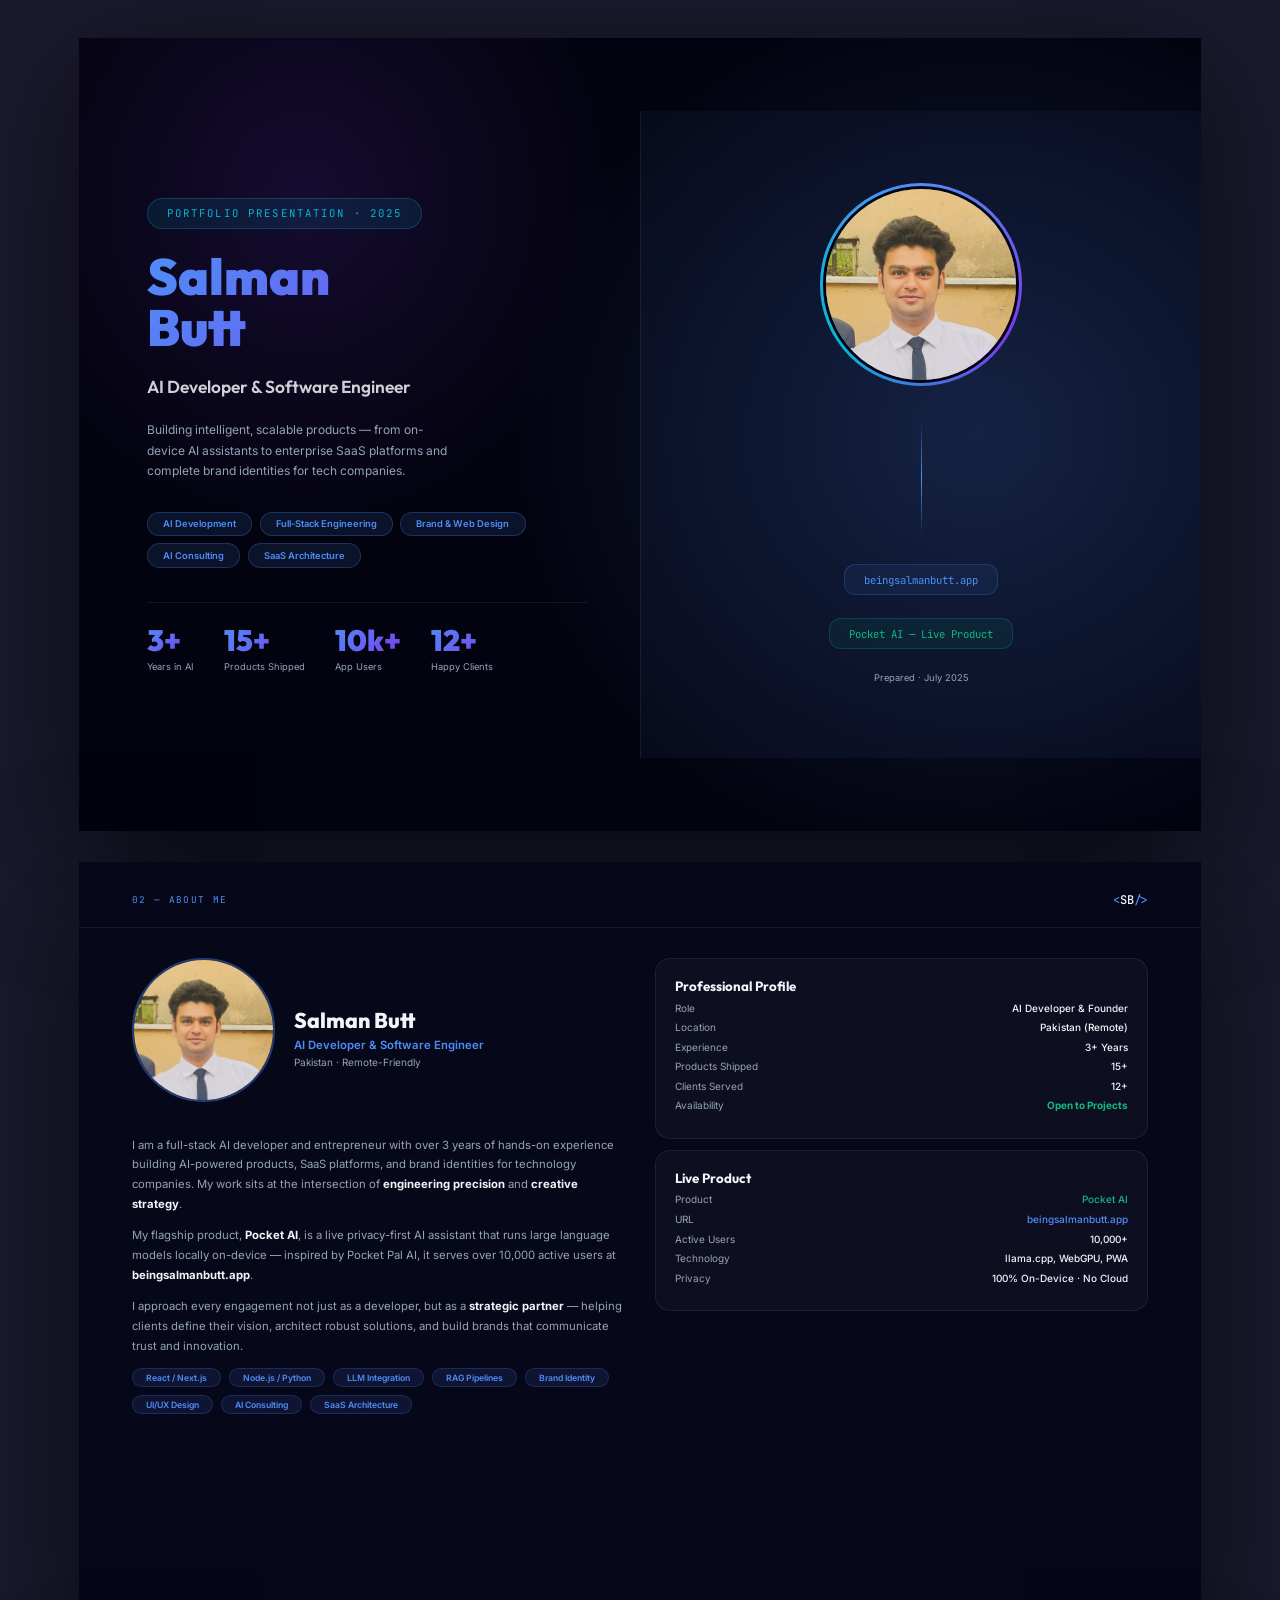
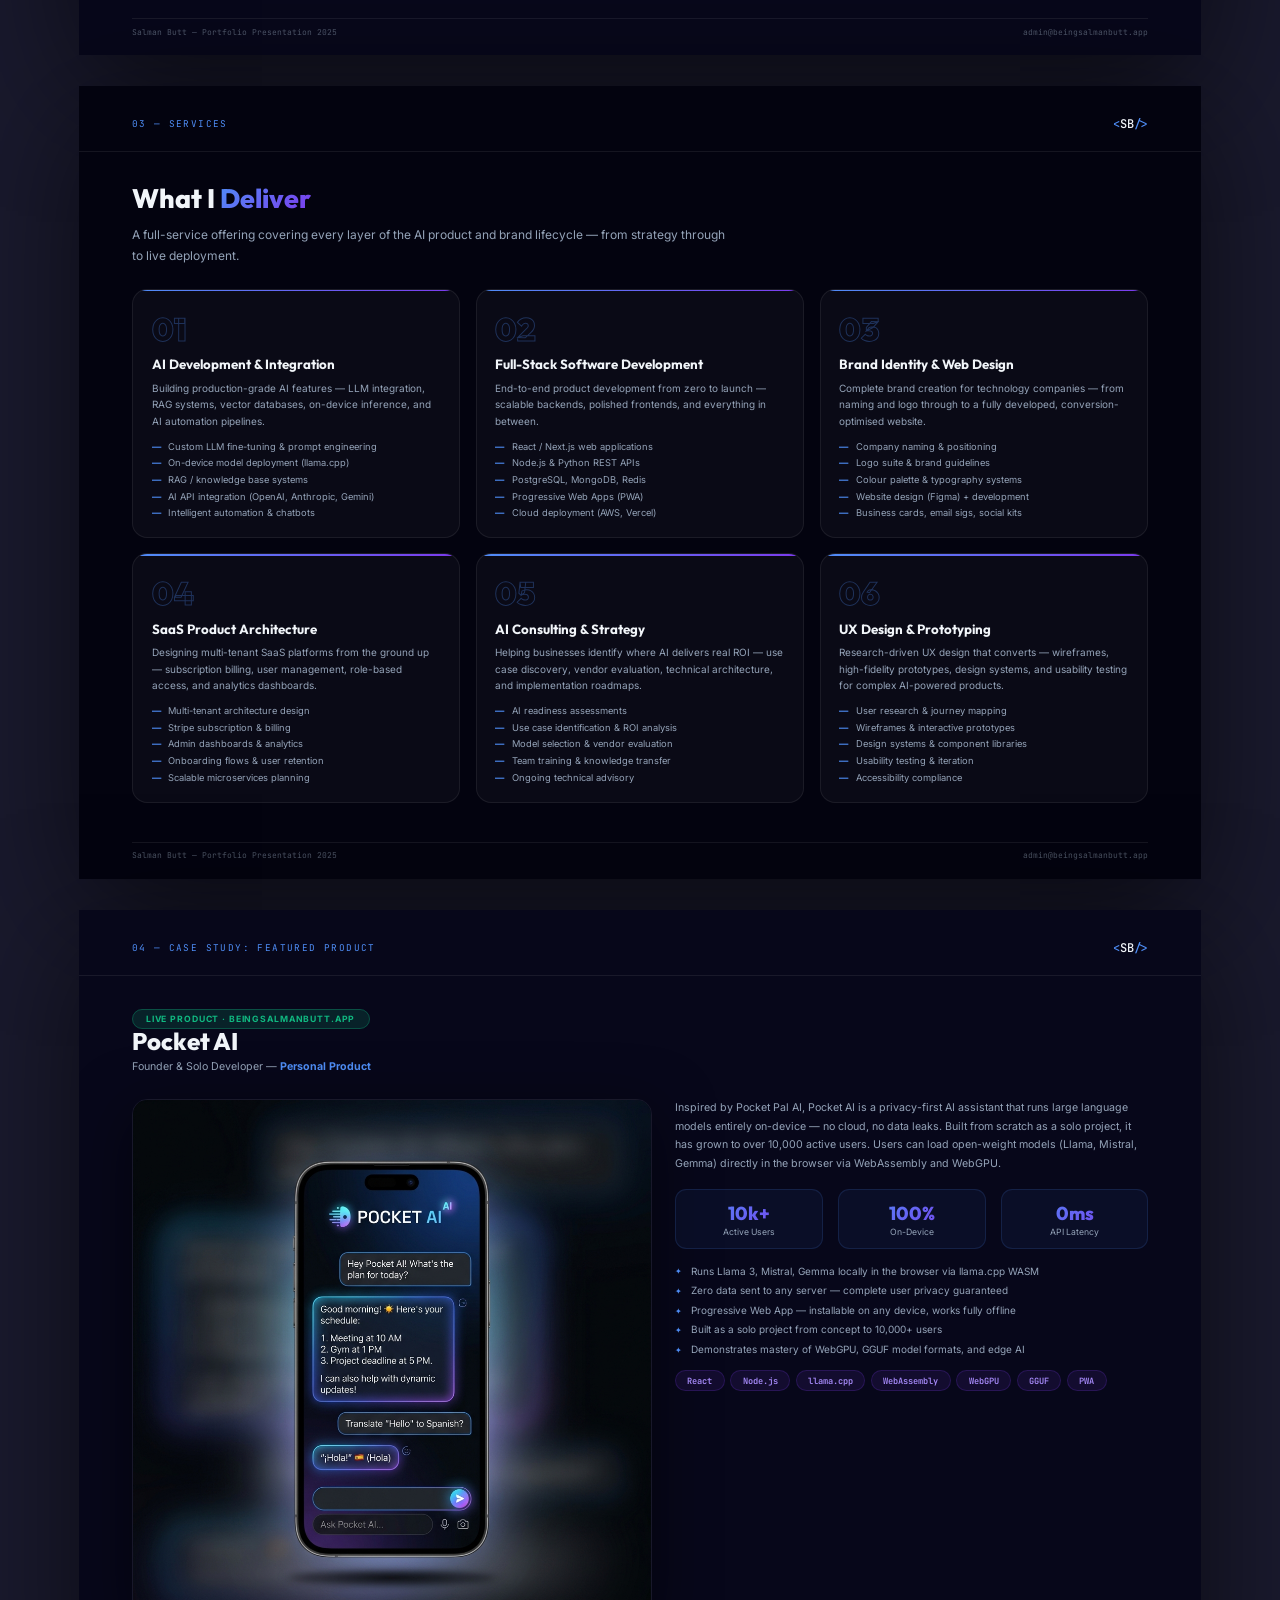
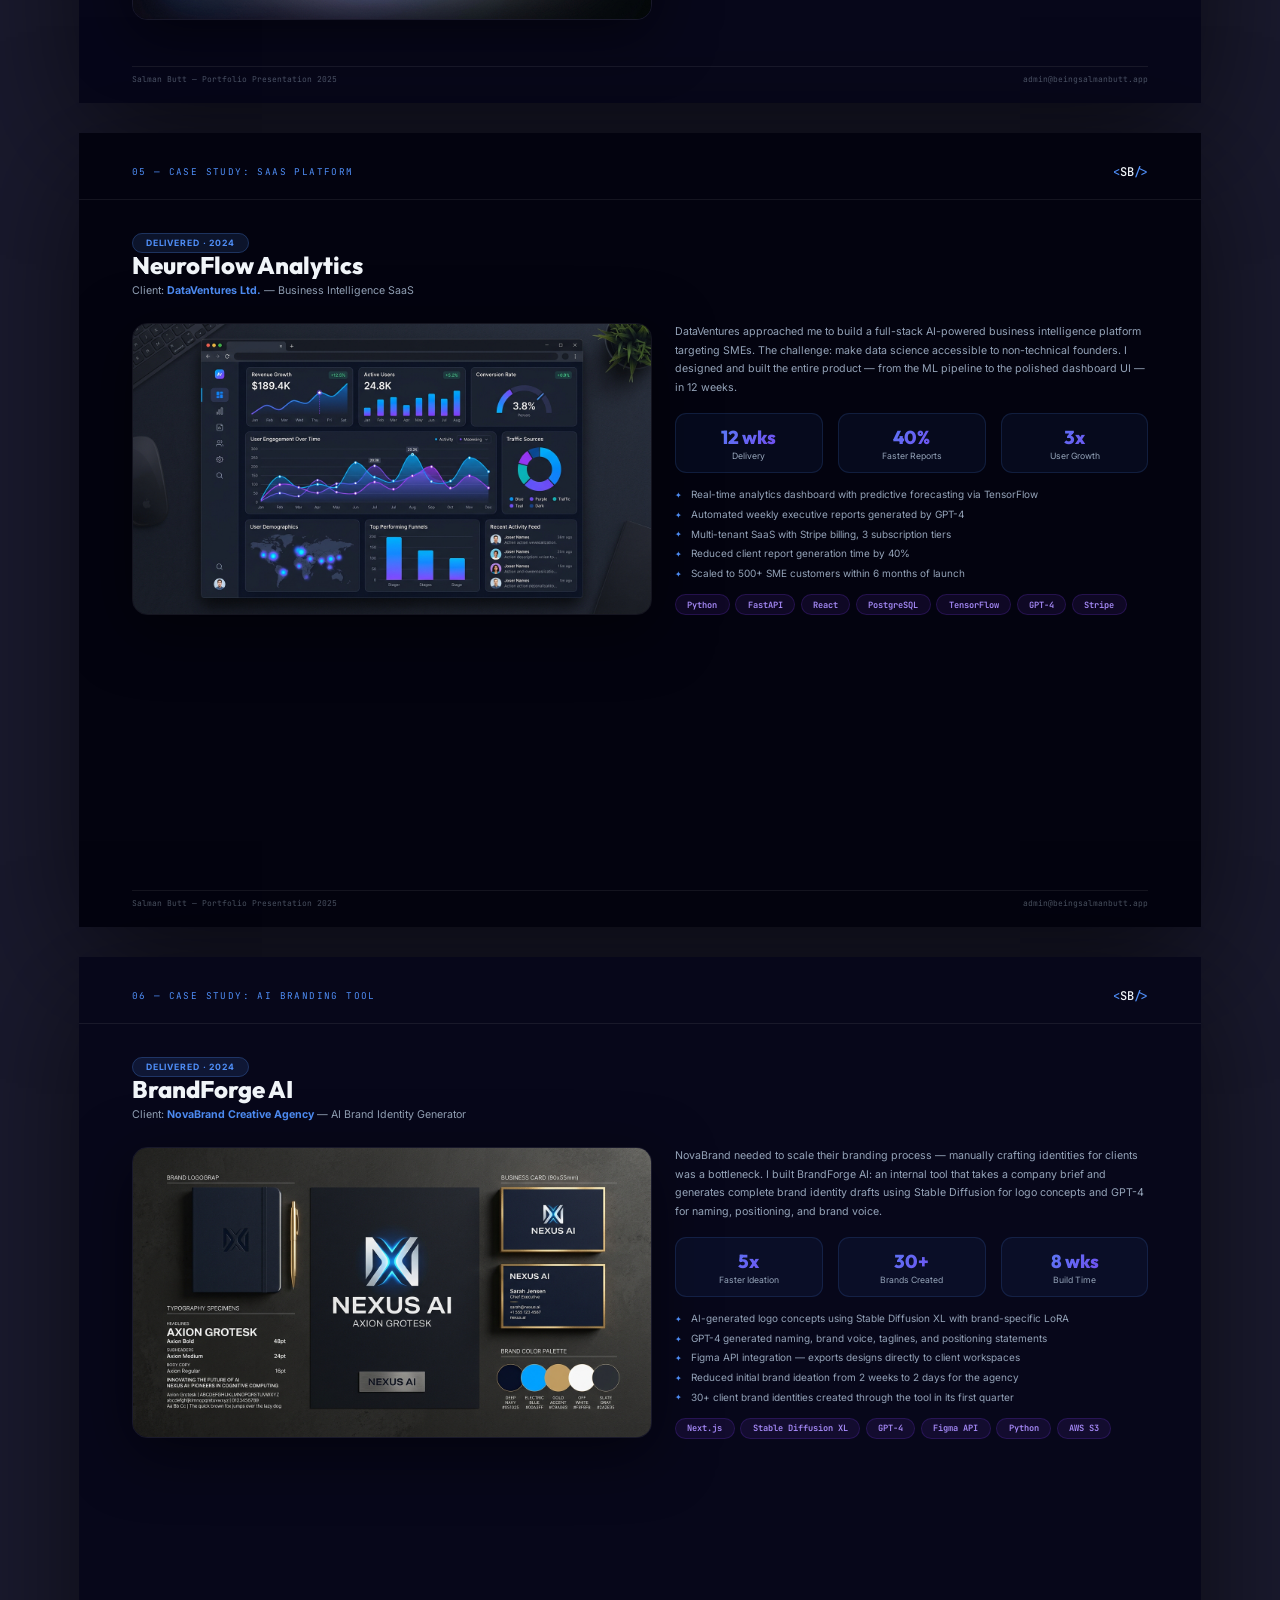
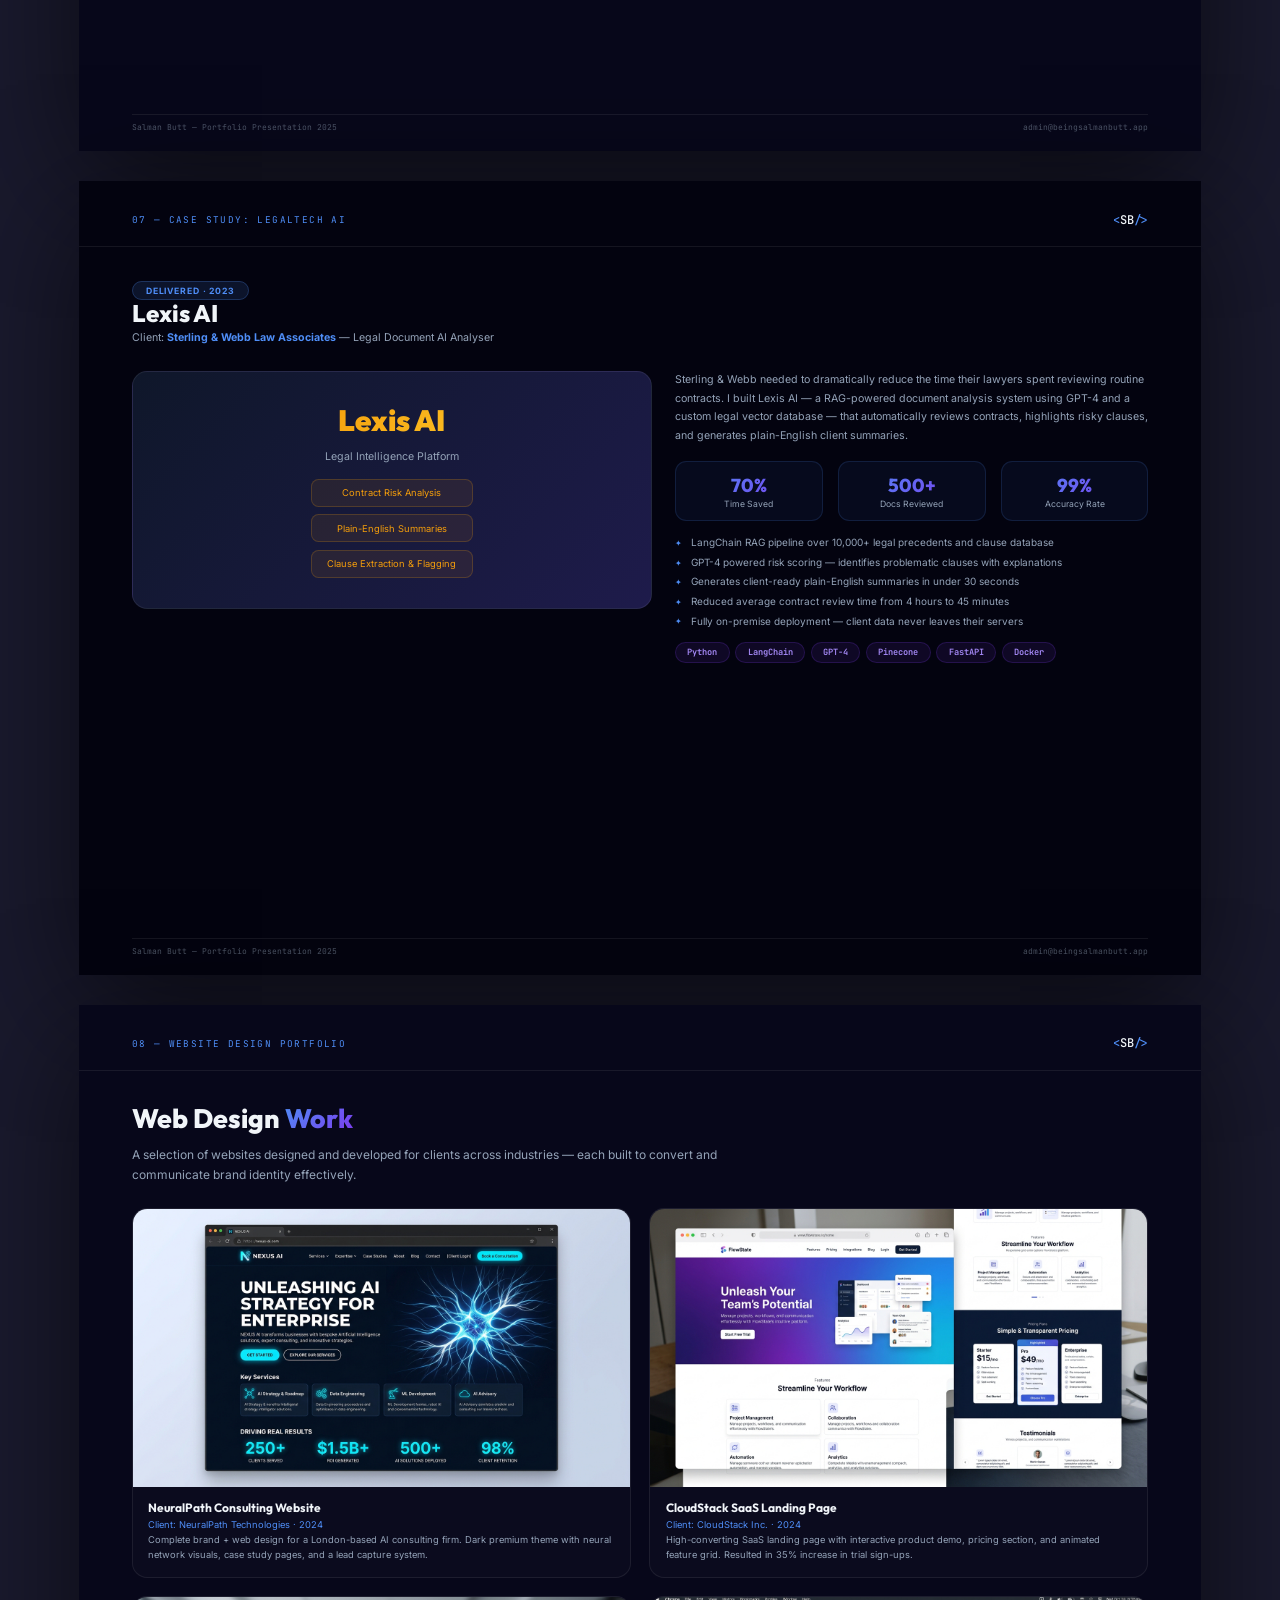
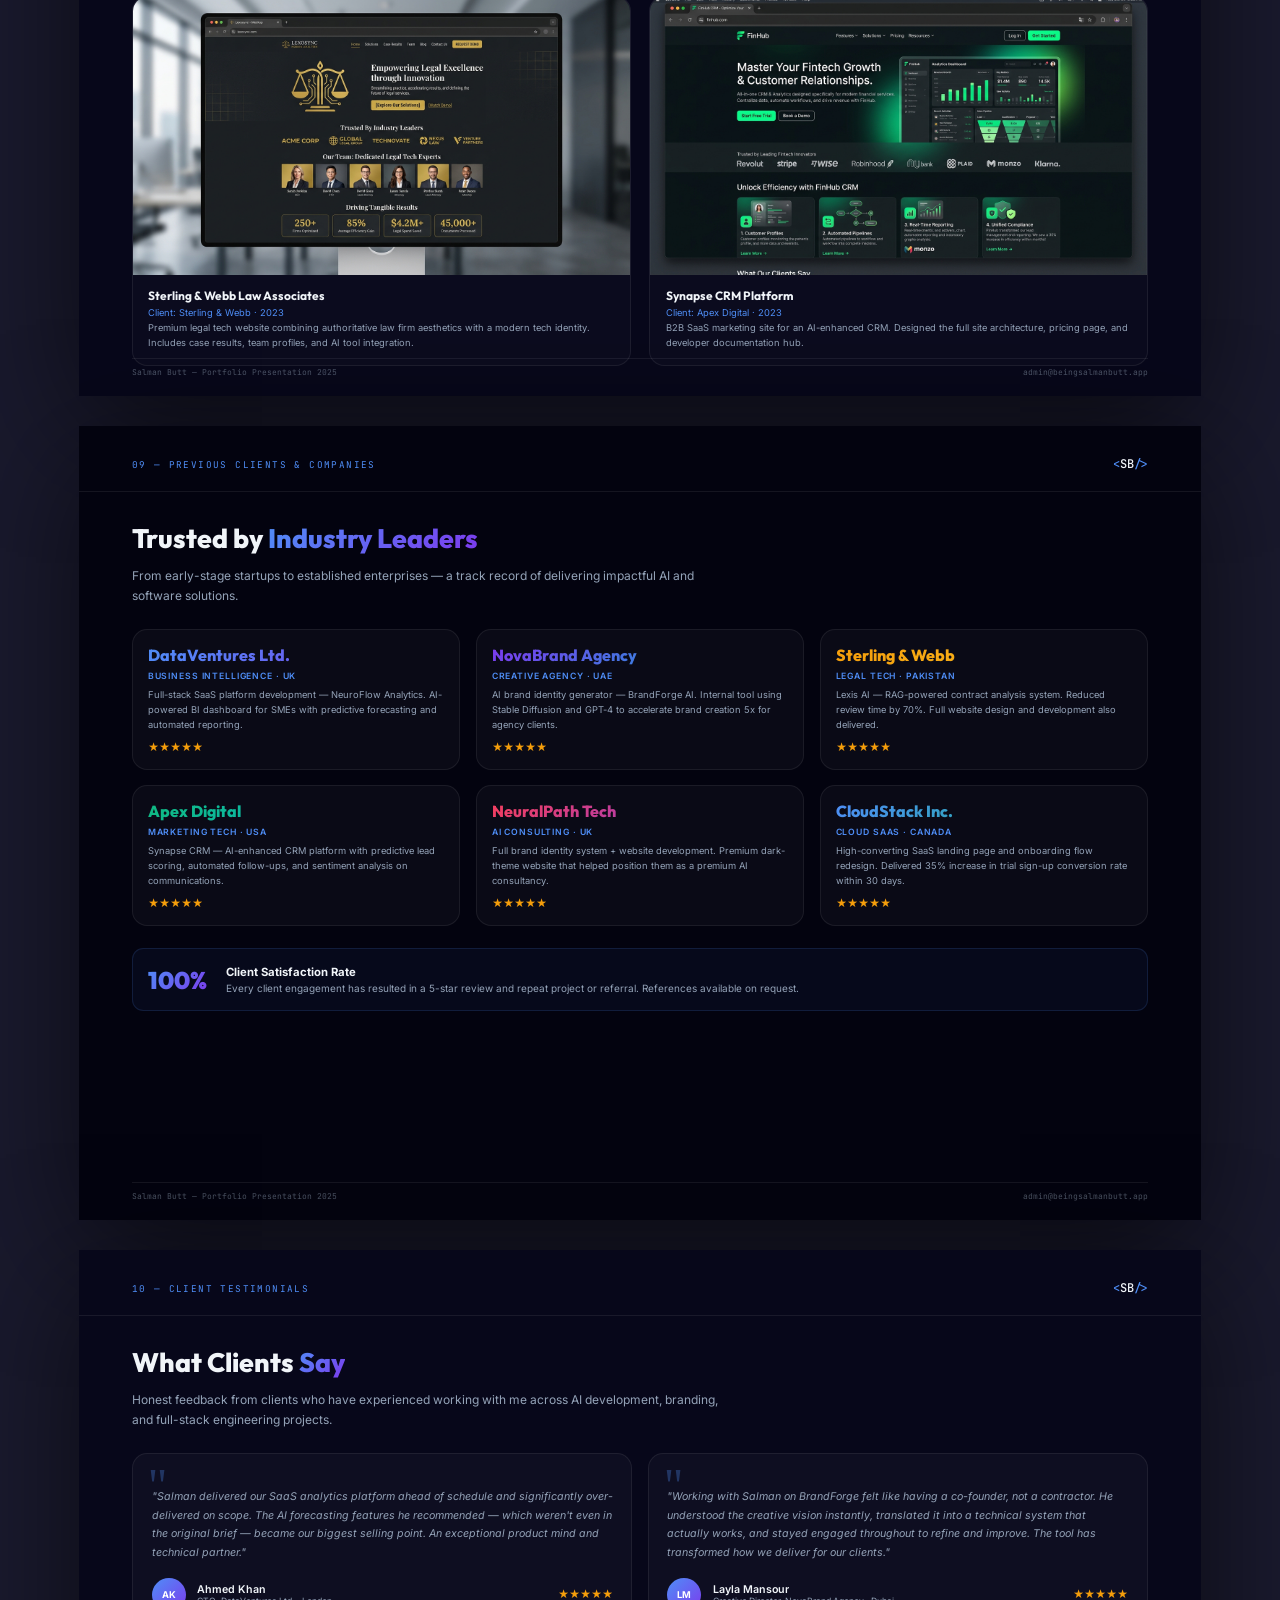
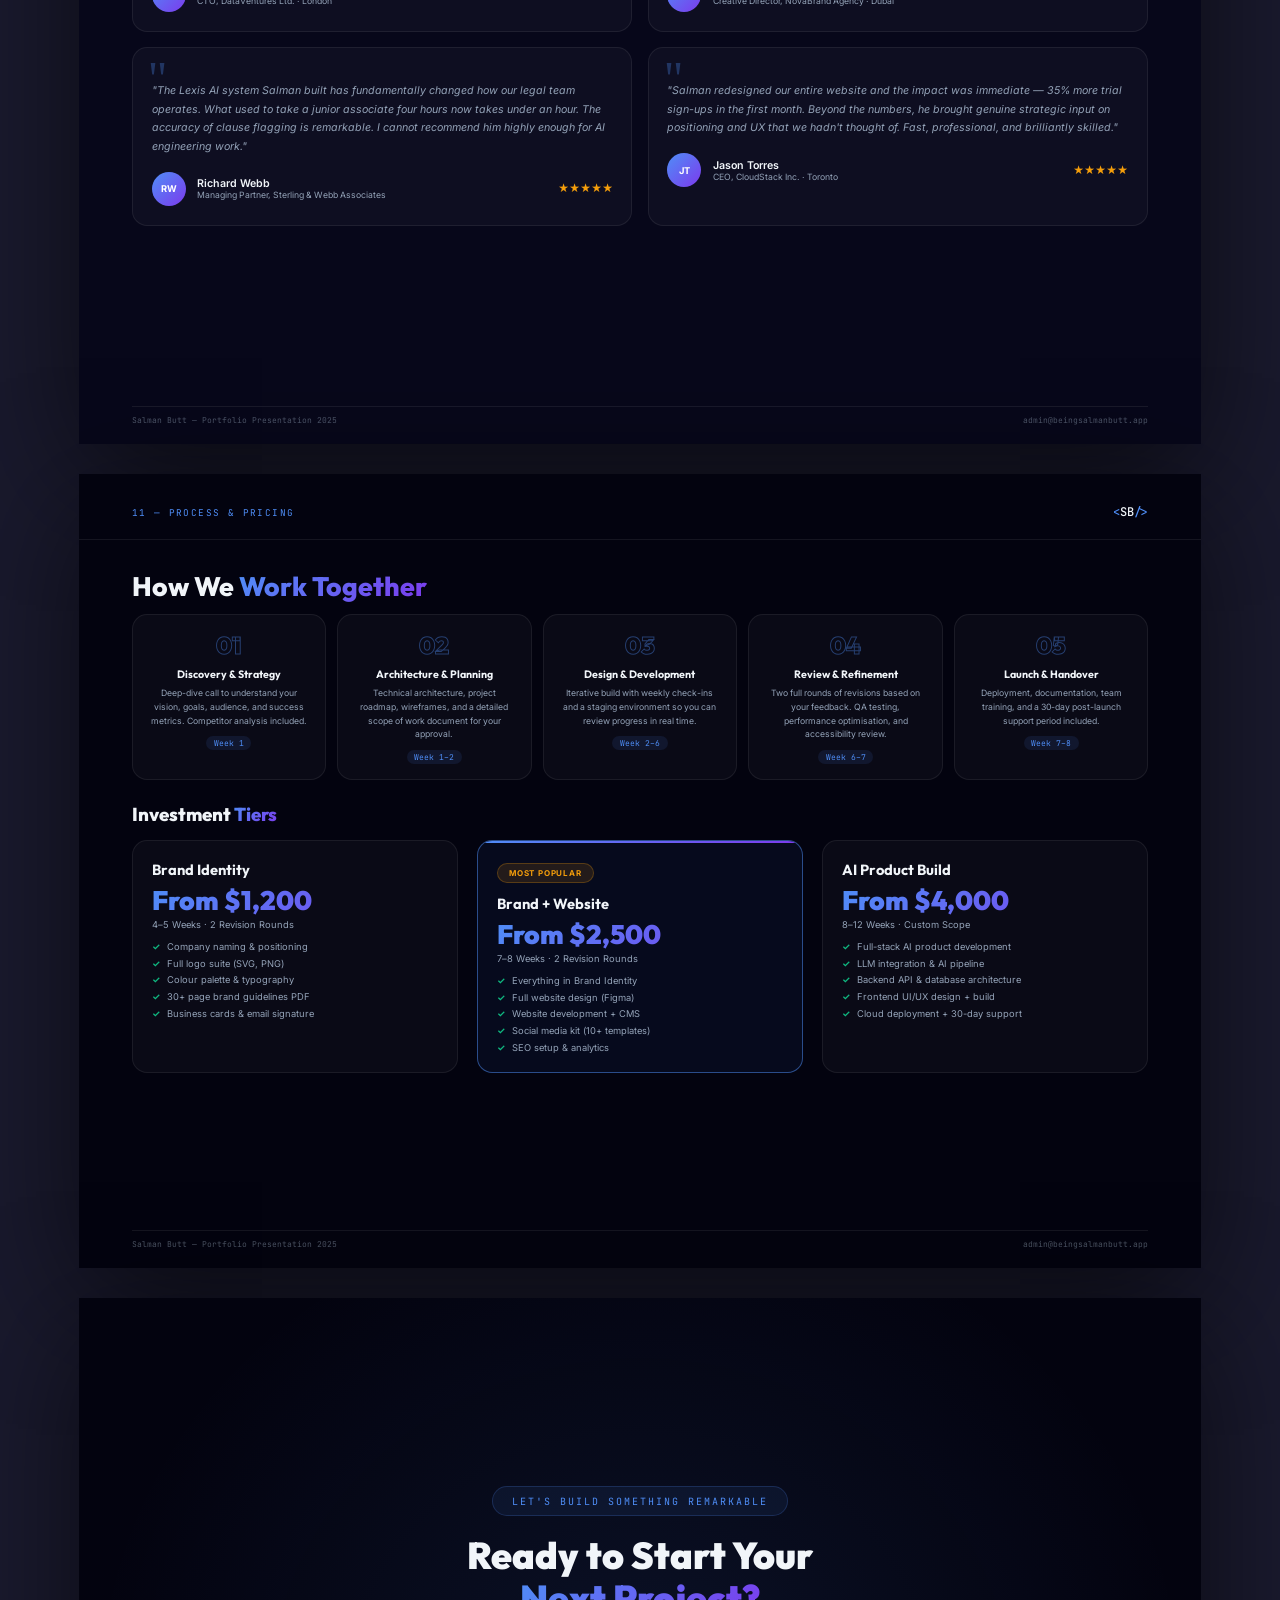
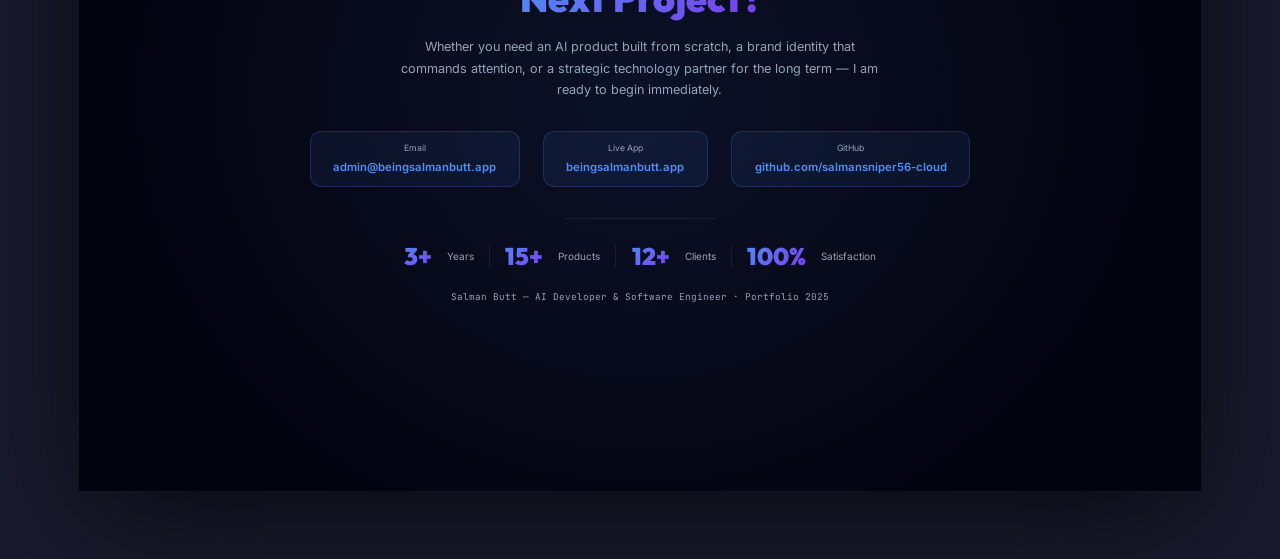
==== commit 82c945c0: "recompile presentation PDF with headshot and all project images" ====
--- a/presentation.html
+++ b/presentation.html
@@ -454,7 +454,7 @@
       <div class="cover-photo-wrap">
         <div class="cover-photo-ring"></div>
         <div class="cover-photo-inner">
-          <img src="salman_pres.png" alt="Salman Butt"/>
+          <img src="salman_headshot.png" alt="Salman Butt"/>
         </div>
       </div>
       <div class="cover-line"></div>
@@ -478,7 +478,7 @@
       <div>
         <div style="display:flex;align-items:center;gap:5mm;margin-bottom:5mm;">
           <div class="about-photo">
-            <img src="salman_pres.png" alt="Salman Butt"/>
+            <img src="salman_headshot.png" alt="Salman Butt"/>
           </div>
           <div>
             <div style="font-family:'Outfit',sans-serif;font-size:16pt;font-weight:800;color:var(--text);margin-bottom:1mm;">Salman Butt</div>
